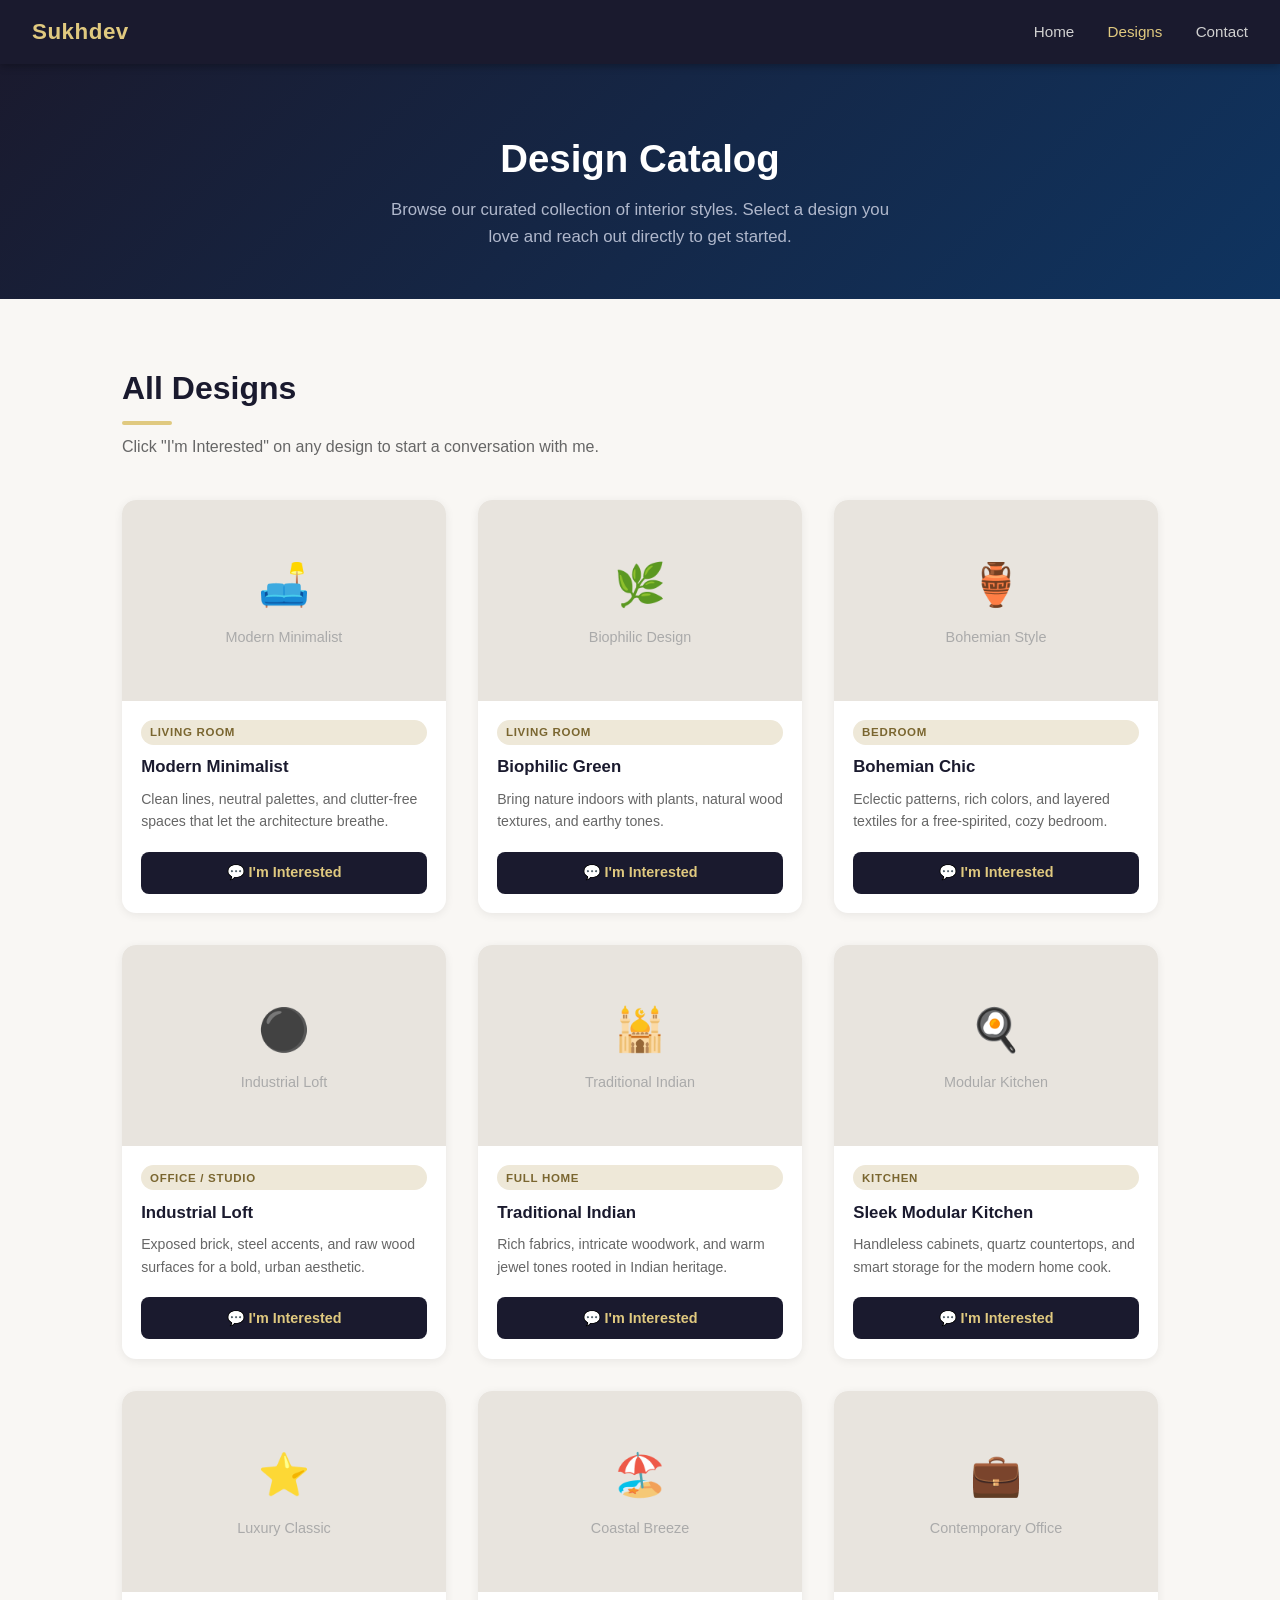
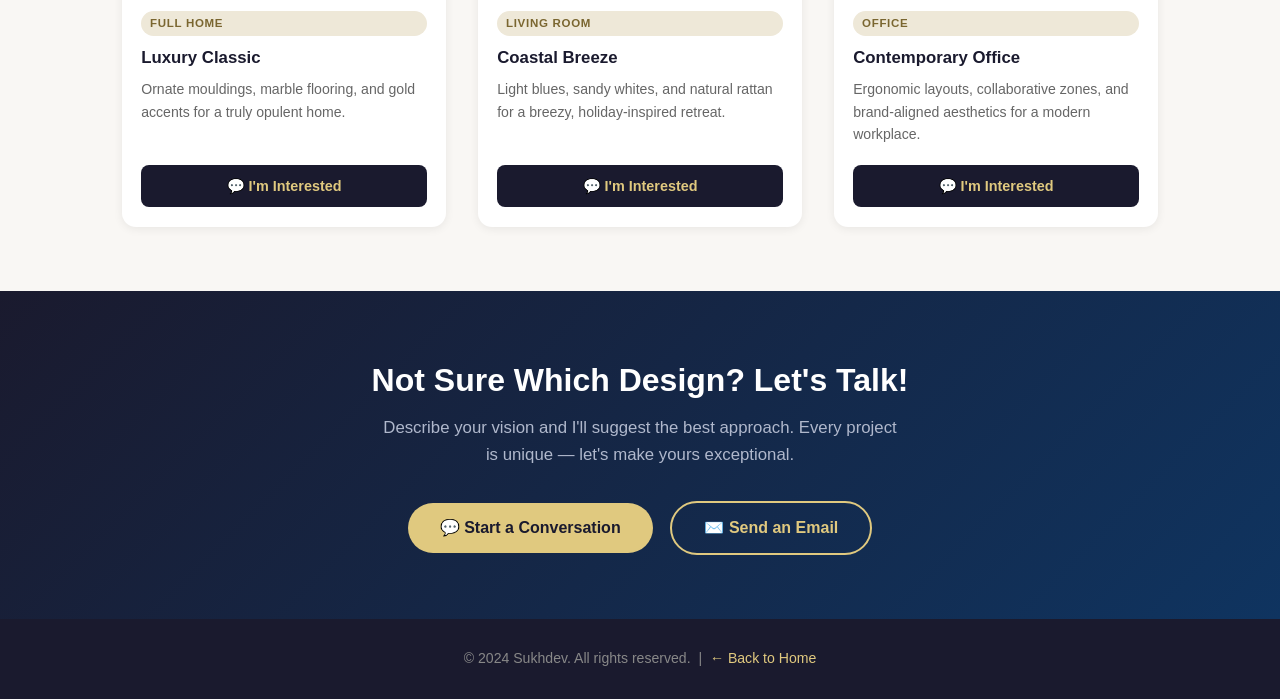
==== designs.html @ f1145659 "Add static website: home page with contact details & gallery, designs catalog page" ====
<!DOCTYPE html>
<html lang="en">
<head>
  <meta charset="UTF-8" />
  <meta name="viewport" content="width=device-width, initial-scale=1.0" />
  <meta name="description" content="Browse Sukhdev's design catalog and start a conversation about your project." />
  <title>Designs Catalog | Sukhdev</title>
  <link rel="stylesheet" href="css/style.css" />
</head>
<body>

  <!-- ===== Header ===== -->
  <header>
    <a href="index.html" class="logo">Sukhdev</a>
    <nav>
      <a href="index.html">Home</a>
      <a href="designs.html" class="active">Designs</a>
      <a href="index.html#contact">Contact</a>
    </nav>
  </header>

  <!-- ===== Page Hero ===== -->
  <div class="page-hero">
    <h1>Design Catalog</h1>
    <p>Browse our curated collection of interior styles. Select a design you love and reach out directly to get started.</p>
  </div>

  <!-- ===== Designs Grid ===== -->
  <section>
    <h2>All Designs</h2>
    <p class="section-sub">Click "I'm Interested" on any design to start a conversation with me.</p>

    <div class="designs-grid">

      <!-- Design 1 -->
      <div class="design-card">
        <div class="img-wrap">
          <div class="img-placeholder">
            <span class="ph-icon">🛋️</span>
            <span>Modern Minimalist</span>
          </div>
        </div>
        <div class="card-body">
          <span class="tag">Living Room</span>
          <h3>Modern Minimalist</h3>
          <p>Clean lines, neutral palettes, and clutter-free spaces that let the architecture breathe.</p>
        </div>
        <div class="card-actions">
          <a href="https://wa.me/919876543210?text=Hi%20Sukhdev%2C%20I%20am%20interested%20in%20the%20Modern%20Minimalist%20design."
             target="_blank" rel="noopener noreferrer">💬 I'm Interested</a>
        </div>
      </div>

      <!-- Design 2 -->
      <div class="design-card">
        <div class="img-wrap">
          <div class="img-placeholder">
            <span class="ph-icon">🌿</span>
            <span>Biophilic Design</span>
          </div>
        </div>
        <div class="card-body">
          <span class="tag">Living Room</span>
          <h3>Biophilic Green</h3>
          <p>Bring nature indoors with plants, natural wood textures, and earthy tones.</p>
        </div>
        <div class="card-actions">
          <a href="https://wa.me/919876543210?text=Hi%20Sukhdev%2C%20I%20am%20interested%20in%20the%20Biophilic%20Green%20design."
             target="_blank" rel="noopener noreferrer">💬 I'm Interested</a>
        </div>
      </div>

      <!-- Design 3 -->
      <div class="design-card">
        <div class="img-wrap">
          <div class="img-placeholder">
            <span class="ph-icon">🏺</span>
            <span>Bohemian Style</span>
          </div>
        </div>
        <div class="card-body">
          <span class="tag">Bedroom</span>
          <h3>Bohemian Chic</h3>
          <p>Eclectic patterns, rich colors, and layered textiles for a free-spirited, cozy bedroom.</p>
        </div>
        <div class="card-actions">
          <a href="https://wa.me/919876543210?text=Hi%20Sukhdev%2C%20I%20am%20interested%20in%20the%20Bohemian%20Chic%20bedroom%20design."
             target="_blank" rel="noopener noreferrer">💬 I'm Interested</a>
        </div>
      </div>

      <!-- Design 4 -->
      <div class="design-card">
        <div class="img-wrap">
          <div class="img-placeholder">
            <span class="ph-icon">⚫</span>
            <span>Industrial Loft</span>
          </div>
        </div>
        <div class="card-body">
          <span class="tag">Office / Studio</span>
          <h3>Industrial Loft</h3>
          <p>Exposed brick, steel accents, and raw wood surfaces for a bold, urban aesthetic.</p>
        </div>
        <div class="card-actions">
          <a href="https://wa.me/919876543210?text=Hi%20Sukhdev%2C%20I%20am%20interested%20in%20the%20Industrial%20Loft%20design."
             target="_blank" rel="noopener noreferrer">💬 I'm Interested</a>
        </div>
      </div>

      <!-- Design 5 -->
      <div class="design-card">
        <div class="img-wrap">
          <div class="img-placeholder">
            <span class="ph-icon">🕌</span>
            <span>Traditional Indian</span>
          </div>
        </div>
        <div class="card-body">
          <span class="tag">Full Home</span>
          <h3>Traditional Indian</h3>
          <p>Rich fabrics, intricate woodwork, and warm jewel tones rooted in Indian heritage.</p>
        </div>
        <div class="card-actions">
          <a href="https://wa.me/919876543210?text=Hi%20Sukhdev%2C%20I%20am%20interested%20in%20the%20Traditional%20Indian%20design."
             target="_blank" rel="noopener noreferrer">💬 I'm Interested</a>
        </div>
      </div>

      <!-- Design 6 -->
      <div class="design-card">
        <div class="img-wrap">
          <div class="img-placeholder">
            <span class="ph-icon">🍳</span>
            <span>Modular Kitchen</span>
          </div>
        </div>
        <div class="card-body">
          <span class="tag">Kitchen</span>
          <h3>Sleek Modular Kitchen</h3>
          <p>Handleless cabinets, quartz countertops, and smart storage for the modern home cook.</p>
        </div>
        <div class="card-actions">
          <a href="https://wa.me/919876543210?text=Hi%20Sukhdev%2C%20I%20am%20interested%20in%20the%20Sleek%20Modular%20Kitchen%20design."
             target="_blank" rel="noopener noreferrer">💬 I'm Interested</a>
        </div>
      </div>

      <!-- Design 7 -->
      <div class="design-card">
        <div class="img-wrap">
          <div class="img-placeholder">
            <span class="ph-icon">⭐</span>
            <span>Luxury Classic</span>
          </div>
        </div>
        <div class="card-body">
          <span class="tag">Full Home</span>
          <h3>Luxury Classic</h3>
          <p>Ornate mouldings, marble flooring, and gold accents for a truly opulent home.</p>
        </div>
        <div class="card-actions">
          <a href="https://wa.me/919876543210?text=Hi%20Sukhdev%2C%20I%20am%20interested%20in%20the%20Luxury%20Classic%20design."
             target="_blank" rel="noopener noreferrer">💬 I'm Interested</a>
        </div>
      </div>

      <!-- Design 8 -->
      <div class="design-card">
        <div class="img-wrap">
          <div class="img-placeholder">
            <span class="ph-icon">🏖️</span>
            <span>Coastal Breeze</span>
          </div>
        </div>
        <div class="card-body">
          <span class="tag">Living Room</span>
          <h3>Coastal Breeze</h3>
          <p>Light blues, sandy whites, and natural rattan for a breezy, holiday-inspired retreat.</p>
        </div>
        <div class="card-actions">
          <a href="https://wa.me/919876543210?text=Hi%20Sukhdev%2C%20I%20am%20interested%20in%20the%20Coastal%20Breeze%20design."
             target="_blank" rel="noopener noreferrer">💬 I'm Interested</a>
        </div>
      </div>

      <!-- Design 9 -->
      <div class="design-card">
        <div class="img-wrap">
          <div class="img-placeholder">
            <span class="ph-icon">💼</span>
            <span>Contemporary Office</span>
          </div>
        </div>
        <div class="card-body">
          <span class="tag">Office</span>
          <h3>Contemporary Office</h3>
          <p>Ergonomic layouts, collaborative zones, and brand-aligned aesthetics for a modern workplace.</p>
        </div>
        <div class="card-actions">
          <a href="https://wa.me/919876543210?text=Hi%20Sukhdev%2C%20I%20am%20interested%20in%20the%20Contemporary%20Office%20design."
             target="_blank" rel="noopener noreferrer">💬 I'm Interested</a>
        </div>
      </div>

    </div>
  </section>

  <!-- ===== Not sure? CTA ===== -->
  <div class="cta-banner">
    <h2>Not Sure Which Design? Let's Talk!</h2>
    <p>Describe your vision and I'll suggest the best approach. Every project is unique — let's make yours exceptional.</p>
    <a href="https://wa.me/919876543210?text=Hi%20Sukhdev%2C%20I%27d%20like%20to%20discuss%20a%20design%20project."
       target="_blank" rel="noopener noreferrer" class="btn btn-primary">💬 Start a Conversation</a>
    &nbsp;&nbsp;
    <a href="mailto:sukhdev@example.com" class="btn btn-outline">✉️ Send an Email</a>
  </div>

  <!-- ===== Footer ===== -->
  <footer>
    <p>&copy; 2024 Sukhdev. All rights reserved. &nbsp;|&nbsp;
      <a href="index.html">← Back to Home</a>
    </p>
  </footer>

</body>
</html>
---- css/style.css ----
/* ===== Reset & Base ===== */
*, *::before, *::after {
  box-sizing: border-box;
  margin: 0;
  padding: 0;
}

html {
  scroll-behavior: smooth;
}

body {
  font-family: 'Segoe UI', Tahoma, Geneva, Verdana, sans-serif;
  color: #2d2d2d;
  background: #f9f7f4;
  line-height: 1.6;
}

a {
  color: inherit;
  text-decoration: none;
}

img {
  display: block;
  max-width: 100%;
}

/* ===== Header / Nav ===== */
header {
  background: #1a1a2e;
  color: #fff;
  padding: 0 2rem;
  position: sticky;
  top: 0;
  z-index: 100;
  display: flex;
  align-items: center;
  justify-content: space-between;
  height: 64px;
  box-shadow: 0 2px 8px rgba(0, 0, 0, 0.3);
}

header .logo {
  font-size: 1.4rem;
  font-weight: 700;
  letter-spacing: 0.5px;
  color: #e0c97f;
}

header nav a {
  margin-left: 1.8rem;
  font-size: 0.95rem;
  font-weight: 500;
  color: #d0d0d0;
  transition: color 0.2s;
}

header nav a:hover,
header nav a.active {
  color: #e0c97f;
}

/* ===== Hero Section ===== */
.hero {
  background: linear-gradient(135deg, #1a1a2e 0%, #16213e 60%, #0f3460 100%);
  color: #fff;
  text-align: center;
  padding: 5rem 2rem 4rem;
}

.hero h1 {
  font-size: 2.8rem;
  font-weight: 800;
  margin-bottom: 0.6rem;
  letter-spacing: -0.5px;
}

.hero h1 span {
  color: #e0c97f;
}

.hero p.tagline {
  font-size: 1.15rem;
  color: #b0b8cc;
  max-width: 540px;
  margin: 0 auto 2rem;
}

.btn {
  display: inline-block;
  padding: 0.75rem 2rem;
  border-radius: 30px;
  font-size: 1rem;
  font-weight: 600;
  cursor: pointer;
  transition: transform 0.15s, box-shadow 0.15s;
}

.btn:hover {
  transform: translateY(-2px);
  box-shadow: 0 6px 18px rgba(0, 0, 0, 0.25);
}

.btn-primary {
  background: #e0c97f;
  color: #1a1a2e;
}

.btn-outline {
  background: transparent;
  color: #e0c97f;
  border: 2px solid #e0c97f;
}

/* ===== Section Common ===== */
section {
  padding: 4rem 2rem;
  max-width: 1100px;
  margin: 0 auto;
}

section h2 {
  font-size: 2rem;
  font-weight: 700;
  margin-bottom: 0.4rem;
  color: #1a1a2e;
}

section h2::after {
  content: '';
  display: block;
  width: 50px;
  height: 4px;
  background: #e0c97f;
  margin-top: 0.4rem;
  border-radius: 2px;
}

section .section-sub {
  color: #666;
  margin-bottom: 2.5rem;
  margin-top: 0.6rem;
  font-size: 1rem;
}

/* ===== Contact Section ===== */
.contact-grid {
  display: grid;
  grid-template-columns: repeat(auto-fit, minmax(220px, 1fr));
  gap: 1.5rem;
}

.contact-card {
  background: #fff;
  border-radius: 12px;
  padding: 1.5rem 1.2rem;
  display: flex;
  align-items: flex-start;
  gap: 1rem;
  box-shadow: 0 2px 10px rgba(0, 0, 0, 0.07);
  transition: transform 0.2s, box-shadow 0.2s;
}

.contact-card:hover {
  transform: translateY(-3px);
  box-shadow: 0 6px 18px rgba(0, 0, 0, 0.12);
}

.contact-card .icon {
  font-size: 1.8rem;
  flex-shrink: 0;
  line-height: 1;
}

.contact-card .info {
  min-width: 0;
}

.contact-card .info strong {
  display: block;
  font-size: 0.78rem;
  text-transform: uppercase;
  letter-spacing: 0.8px;
  color: #888;
  margin-bottom: 0.2rem;
}

.contact-card .info a,
.contact-card .info span {
  font-size: 0.95rem;
  font-weight: 600;
  color: #1a1a2e;
  word-break: break-all;
}

.contact-card .info a:hover {
  color: #0f3460;
  text-decoration: underline;
}

/* ===== Work Gallery ===== */
.gallery-grid {
  display: grid;
  grid-template-columns: repeat(auto-fill, minmax(280px, 1fr));
  gap: 1.5rem;
}

.gallery-item {
  background: #fff;
  border-radius: 12px;
  overflow: hidden;
  box-shadow: 0 2px 10px rgba(0, 0, 0, 0.07);
  transition: transform 0.2s, box-shadow 0.2s;
}

.gallery-item:hover {
  transform: translateY(-4px);
  box-shadow: 0 8px 24px rgba(0, 0, 0, 0.13);
}

.gallery-item .img-wrap {
  position: relative;
  padding-top: 65%;
  background: #e8e4de;
  overflow: hidden;
}

.gallery-item .img-wrap img {
  position: absolute;
  inset: 0;
  width: 100%;
  height: 100%;
  object-fit: cover;
  transition: transform 0.3s;
}

.gallery-item:hover .img-wrap img {
  transform: scale(1.05);
}

.gallery-item .img-placeholder {
  position: absolute;
  inset: 0;
  display: flex;
  flex-direction: column;
  align-items: center;
  justify-content: center;
  color: #aaa;
  font-size: 0.9rem;
  gap: 0.5rem;
}

.gallery-item .img-placeholder .ph-icon {
  font-size: 2.4rem;
}

.gallery-item .caption {
  padding: 0.9rem 1rem;
}

.gallery-item .caption h3 {
  font-size: 1rem;
  font-weight: 600;
  color: #1a1a2e;
  margin-bottom: 0.2rem;
}

.gallery-item .caption p {
  font-size: 0.85rem;
  color: #777;
}

/* ===== CTA Banner ===== */
.cta-banner {
  background: linear-gradient(135deg, #1a1a2e, #0f3460);
  color: #fff;
  text-align: center;
  padding: 4rem 2rem;
}

.cta-banner h2 {
  font-size: 2rem;
  margin-bottom: 0.6rem;
  color: #fff;
}

.cta-banner h2::after {
  margin: 0.4rem auto 0;
}

.cta-banner p {
  font-size: 1.05rem;
  color: #b0b8cc;
  margin-bottom: 2rem;
  max-width: 520px;
  margin-left: auto;
  margin-right: auto;
}

/* ===== Designs Page ===== */
.page-hero {
  background: linear-gradient(135deg, #1a1a2e 0%, #0f3460 100%);
  color: #fff;
  text-align: center;
  padding: 4rem 2rem 3rem;
}

.page-hero h1 {
  font-size: 2.4rem;
  font-weight: 800;
  margin-bottom: 0.5rem;
}

.page-hero p {
  font-size: 1.05rem;
  color: #b0b8cc;
  max-width: 520px;
  margin: 0 auto;
}

.designs-grid {
  display: grid;
  grid-template-columns: repeat(auto-fill, minmax(300px, 1fr));
  gap: 2rem;
}

.design-card {
  background: #fff;
  border-radius: 14px;
  overflow: hidden;
  box-shadow: 0 2px 10px rgba(0, 0, 0, 0.07);
  transition: transform 0.2s, box-shadow 0.2s;
  display: flex;
  flex-direction: column;
}

.design-card:hover {
  transform: translateY(-5px);
  box-shadow: 0 10px 28px rgba(0, 0, 0, 0.13);
}

.design-card .img-wrap {
  position: relative;
  padding-top: 62%;
  background: #e8e4de;
  overflow: hidden;
}

.design-card .img-wrap img {
  position: absolute;
  inset: 0;
  width: 100%;
  height: 100%;
  object-fit: cover;
  transition: transform 0.3s;
}

.design-card:hover .img-wrap img {
  transform: scale(1.06);
}

.design-card .img-placeholder {
  position: absolute;
  inset: 0;
  display: flex;
  flex-direction: column;
  align-items: center;
  justify-content: center;
  color: #aaa;
  font-size: 0.9rem;
  gap: 0.5rem;
}

.design-card .img-placeholder .ph-icon {
  font-size: 2.6rem;
}

.design-card .card-body {
  padding: 1.2rem;
  flex: 1;
  display: flex;
  flex-direction: column;
  gap: 0.4rem;
}

.design-card .card-body h3 {
  font-size: 1.05rem;
  font-weight: 700;
  color: #1a1a2e;
}

.design-card .card-body .tag {
  display: inline-block;
  font-size: 0.72rem;
  font-weight: 600;
  text-transform: uppercase;
  letter-spacing: 0.7px;
  padding: 0.2rem 0.55rem;
  border-radius: 20px;
  background: #eee8d8;
  color: #7a6630;
  margin-bottom: 0.2rem;
}

.design-card .card-body p {
  font-size: 0.88rem;
  color: #666;
  flex: 1;
}

.design-card .card-actions {
  padding: 0 1.2rem 1.2rem;
}

.design-card .card-actions a {
  display: block;
  text-align: center;
  padding: 0.6rem 1rem;
  background: #1a1a2e;
  color: #e0c97f;
  border-radius: 8px;
  font-size: 0.9rem;
  font-weight: 600;
  transition: background 0.2s;
}

.design-card .card-actions a:hover {
  background: #0f3460;
}

/* ===== Footer ===== */
footer {
  background: #1a1a2e;
  color: #888;
  text-align: center;
  padding: 1.8rem 2rem;
  font-size: 0.88rem;
}

footer a {
  color: #e0c97f;
}

footer a:hover {
  text-decoration: underline;
}

/* ===== Responsive ===== */
@media (max-width: 600px) {
  .hero h1 { font-size: 2rem; }
  section h2 { font-size: 1.6rem; }
  header .logo { font-size: 1.1rem; }
  header nav a { margin-left: 1rem; font-size: 0.85rem; }
}
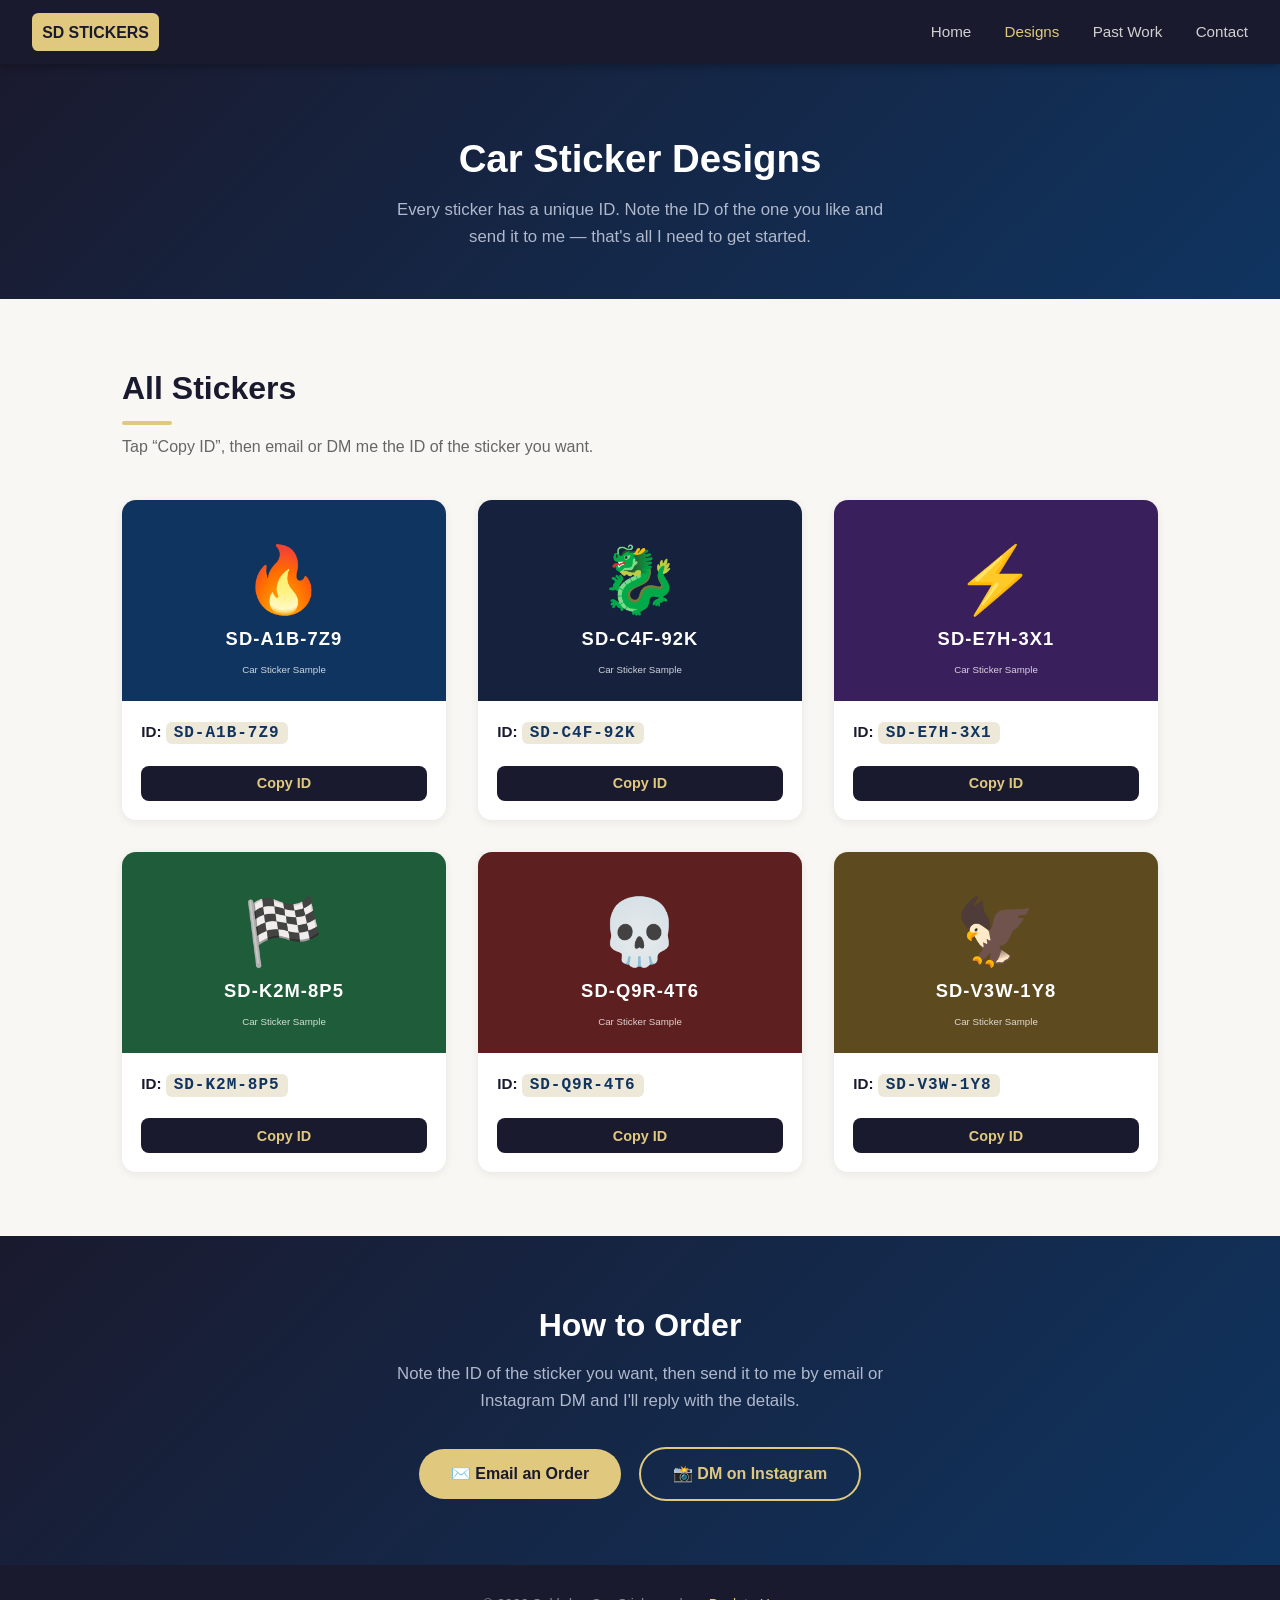
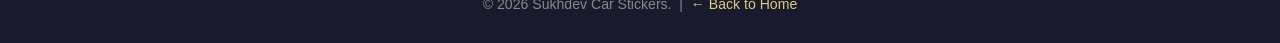
==== commit a5ad3ffa: "Convert site to car sticker portfolio (stickers, past-work, branding slots)" ====
--- a/designs.html
+++ b/designs.html
@@ -3,225 +3,158 @@
 <head>
   <meta charset="UTF-8" />
   <meta name="viewport" content="width=device-width, initial-scale=1.0" />
-  <meta name="description" content="Browse Sukhdev's design catalog and start a conversation about your project." />
-  <title>Designs Catalog | Sukhdev</title>
+  <meta name="description" content="Browse Sukhdev's car sticker designs. Each sticker has a unique ID — tell me the ID of the one you want." />
+  <title>Sticker Designs | Sukhdev</title>
   <link rel="stylesheet" href="css/style.css" />
 </head>
 <body>
 
   <!-- ===== Header ===== -->
   <header>
-    <a href="index.html" class="logo">Sukhdev</a>
+    <a href="index.html" class="logo">
+      <img src="assets/logo.svg" alt="Sukhdev Car Stickers logo" class="logo-img" />
+    </a>
     <nav>
       <a href="index.html">Home</a>
       <a href="designs.html" class="active">Designs</a>
+      <a href="pastwork.html">Past Work</a>
       <a href="index.html#contact">Contact</a>
     </nav>
   </header>
 
   <!-- ===== Page Hero ===== -->
   <div class="page-hero">
-    <h1>Design Catalog</h1>
-    <p>Browse our curated collection of interior styles. Select a design you love and reach out directly to get started.</p>
+    <h1>Car Sticker Designs</h1>
+    <p>Every sticker has a unique ID. Note the ID of the one you like and send it to me — that's all I need to get started.</p>
   </div>
 
-  <!-- ===== Designs Grid ===== -->
+  <!-- ===== Stickers Grid ===== -->
   <section>
-    <h2>All Designs</h2>
-    <p class="section-sub">Click "I'm Interested" on any design to start a conversation with me.</p>
+    <h2>All Stickers</h2>
+    <p class="section-sub">Tap “Copy ID”, then email or DM me the ID of the sticker you want.</p>
 
     <div class="designs-grid">
 
-      <!-- Design 1 -->
+      <!-- Each card's ID must match its file name in /stickers -->
+      <!-- Sticker SD-A1B-7Z9 -->
       <div class="design-card">
         <div class="img-wrap">
-          <div class="img-placeholder">
-            <span class="ph-icon">🛋️</span>
-            <span>Modern Minimalist</span>
-          </div>
+          <img src="stickers/SD-A1B-7Z9.svg" alt="Car sticker SD-A1B-7Z9" loading="lazy" />
         </div>
         <div class="card-body">
-          <span class="tag">Living Room</span>
-          <h3>Modern Minimalist</h3>
-          <p>Clean lines, neutral palettes, and clutter-free spaces that let the architecture breathe.</p>
+          <span class="sticker-id">ID: <code>SD-A1B-7Z9</code></span>
         </div>
         <div class="card-actions">
-          <a href="https://wa.me/919876543210?text=Hi%20Sukhdev%2C%20I%20am%20interested%20in%20the%20Modern%20Minimalist%20design."
-             target="_blank" rel="noopener noreferrer">💬 I'm Interested</a>
+          <button type="button" class="copy-id" data-id="SD-A1B-7Z9">Copy ID</button>
         </div>
       </div>
 
-      <!-- Design 2 -->
+      <!-- Sticker SD-C4F-92K -->
       <div class="design-card">
         <div class="img-wrap">
-          <div class="img-placeholder">
-            <span class="ph-icon">🌿</span>
-            <span>Biophilic Design</span>
-          </div>
+          <img src="stickers/SD-C4F-92K.svg" alt="Car sticker SD-C4F-92K" loading="lazy" />
         </div>
         <div class="card-body">
-          <span class="tag">Living Room</span>
-          <h3>Biophilic Green</h3>
-          <p>Bring nature indoors with plants, natural wood textures, and earthy tones.</p>
+          <span class="sticker-id">ID: <code>SD-C4F-92K</code></span>
         </div>
         <div class="card-actions">
-          <a href="https://wa.me/919876543210?text=Hi%20Sukhdev%2C%20I%20am%20interested%20in%20the%20Biophilic%20Green%20design."
-             target="_blank" rel="noopener noreferrer">💬 I'm Interested</a>
+          <button type="button" class="copy-id" data-id="SD-C4F-92K">Copy ID</button>
         </div>
       </div>
 
-      <!-- Design 3 -->
+      <!-- Sticker SD-E7H-3X1 -->
       <div class="design-card">
         <div class="img-wrap">
-          <div class="img-placeholder">
-            <span class="ph-icon">🏺</span>
-            <span>Bohemian Style</span>
-          </div>
+          <img src="stickers/SD-E7H-3X1.svg" alt="Car sticker SD-E7H-3X1" loading="lazy" />
         </div>
         <div class="card-body">
-          <span class="tag">Bedroom</span>
-          <h3>Bohemian Chic</h3>
-          <p>Eclectic patterns, rich colors, and layered textiles for a free-spirited, cozy bedroom.</p>
+          <span class="sticker-id">ID: <code>SD-E7H-3X1</code></span>
         </div>
         <div class="card-actions">
-          <a href="https://wa.me/919876543210?text=Hi%20Sukhdev%2C%20I%20am%20interested%20in%20the%20Bohemian%20Chic%20bedroom%20design."
-             target="_blank" rel="noopener noreferrer">💬 I'm Interested</a>
+          <button type="button" class="copy-id" data-id="SD-E7H-3X1">Copy ID</button>
         </div>
       </div>
 
-      <!-- Design 4 -->
+      <!-- Sticker SD-K2M-8P5 -->
       <div class="design-card">
         <div class="img-wrap">
-          <div class="img-placeholder">
-            <span class="ph-icon">⚫</span>
-            <span>Industrial Loft</span>
-          </div>
+          <img src="stickers/SD-K2M-8P5.svg" alt="Car sticker SD-K2M-8P5" loading="lazy" />
         </div>
         <div class="card-body">
-          <span class="tag">Office / Studio</span>
-          <h3>Industrial Loft</h3>
-          <p>Exposed brick, steel accents, and raw wood surfaces for a bold, urban aesthetic.</p>
+          <span class="sticker-id">ID: <code>SD-K2M-8P5</code></span>
         </div>
         <div class="card-actions">
-          <a href="https://wa.me/919876543210?text=Hi%20Sukhdev%2C%20I%20am%20interested%20in%20the%20Industrial%20Loft%20design."
-             target="_blank" rel="noopener noreferrer">💬 I'm Interested</a>
+          <button type="button" class="copy-id" data-id="SD-K2M-8P5">Copy ID</button>
         </div>
       </div>
 
-      <!-- Design 5 -->
+      <!-- Sticker SD-Q9R-4T6 -->
       <div class="design-card">
         <div class="img-wrap">
-          <div class="img-placeholder">
-            <span class="ph-icon">🕌</span>
-            <span>Traditional Indian</span>
-          </div>
+          <img src="stickers/SD-Q9R-4T6.svg" alt="Car sticker SD-Q9R-4T6" loading="lazy" />
         </div>
         <div class="card-body">
-          <span class="tag">Full Home</span>
-          <h3>Traditional Indian</h3>
-          <p>Rich fabrics, intricate woodwork, and warm jewel tones rooted in Indian heritage.</p>
+          <span class="sticker-id">ID: <code>SD-Q9R-4T6</code></span>
         </div>
         <div class="card-actions">
-          <a href="https://wa.me/919876543210?text=Hi%20Sukhdev%2C%20I%20am%20interested%20in%20the%20Traditional%20Indian%20design."
-             target="_blank" rel="noopener noreferrer">💬 I'm Interested</a>
+          <button type="button" class="copy-id" data-id="SD-Q9R-4T6">Copy ID</button>
         </div>
       </div>
 
-      <!-- Design 6 -->
+      <!-- Sticker SD-V3W-1Y8 -->
       <div class="design-card">
         <div class="img-wrap">
-          <div class="img-placeholder">
-            <span class="ph-icon">🍳</span>
-            <span>Modular Kitchen</span>
-          </div>
+          <img src="stickers/SD-V3W-1Y8.svg" alt="Car sticker SD-V3W-1Y8" loading="lazy" />
         </div>
         <div class="card-body">
-          <span class="tag">Kitchen</span>
-          <h3>Sleek Modular Kitchen</h3>
-          <p>Handleless cabinets, quartz countertops, and smart storage for the modern home cook.</p>
+          <span class="sticker-id">ID: <code>SD-V3W-1Y8</code></span>
         </div>
         <div class="card-actions">
-          <a href="https://wa.me/919876543210?text=Hi%20Sukhdev%2C%20I%20am%20interested%20in%20the%20Sleek%20Modular%20Kitchen%20design."
-             target="_blank" rel="noopener noreferrer">💬 I'm Interested</a>
-        </div>
-      </div>
-
-      <!-- Design 7 -->
-      <div class="design-card">
-        <div class="img-wrap">
-          <div class="img-placeholder">
-            <span class="ph-icon">⭐</span>
-            <span>Luxury Classic</span>
-          </div>
-        </div>
-        <div class="card-body">
-          <span class="tag">Full Home</span>
-          <h3>Luxury Classic</h3>
-          <p>Ornate mouldings, marble flooring, and gold accents for a truly opulent home.</p>
-        </div>
-        <div class="card-actions">
-          <a href="https://wa.me/919876543210?text=Hi%20Sukhdev%2C%20I%20am%20interested%20in%20the%20Luxury%20Classic%20design."
-             target="_blank" rel="noopener noreferrer">💬 I'm Interested</a>
-        </div>
-      </div>
-
-      <!-- Design 8 -->
-      <div class="design-card">
-        <div class="img-wrap">
-          <div class="img-placeholder">
-            <span class="ph-icon">🏖️</span>
-            <span>Coastal Breeze</span>
-          </div>
-        </div>
-        <div class="card-body">
-          <span class="tag">Living Room</span>
-          <h3>Coastal Breeze</h3>
-          <p>Light blues, sandy whites, and natural rattan for a breezy, holiday-inspired retreat.</p>
-        </div>
-        <div class="card-actions">
-          <a href="https://wa.me/919876543210?text=Hi%20Sukhdev%2C%20I%20am%20interested%20in%20the%20Coastal%20Breeze%20design."
-             target="_blank" rel="noopener noreferrer">💬 I'm Interested</a>
-        </div>
-      </div>
-
-      <!-- Design 9 -->
-      <div class="design-card">
-        <div class="img-wrap">
-          <div class="img-placeholder">
-            <span class="ph-icon">💼</span>
-            <span>Contemporary Office</span>
-          </div>
-        </div>
-        <div class="card-body">
-          <span class="tag">Office</span>
-          <h3>Contemporary Office</h3>
-          <p>Ergonomic layouts, collaborative zones, and brand-aligned aesthetics for a modern workplace.</p>
-        </div>
-        <div class="card-actions">
-          <a href="https://wa.me/919876543210?text=Hi%20Sukhdev%2C%20I%20am%20interested%20in%20the%20Contemporary%20Office%20design."
-             target="_blank" rel="noopener noreferrer">💬 I'm Interested</a>
+          <button type="button" class="copy-id" data-id="SD-V3W-1Y8">Copy ID</button>
         </div>
       </div>
 
     </div>
   </section>
 
-  <!-- ===== Not sure? CTA ===== -->
+  <!-- ===== How to order CTA ===== -->
   <div class="cta-banner">
-    <h2>Not Sure Which Design? Let's Talk!</h2>
-    <p>Describe your vision and I'll suggest the best approach. Every project is unique — let's make yours exceptional.</p>
-    <a href="https://wa.me/919876543210?text=Hi%20Sukhdev%2C%20I%27d%20like%20to%20discuss%20a%20design%20project."
-       target="_blank" rel="noopener noreferrer" class="btn btn-primary">💬 Start a Conversation</a>
+    <h2>How to Order</h2>
+    <p>Note the ID of the sticker you want, then send it to me by email or Instagram DM and I'll reply with the details.</p>
+    <a href="mailto:sukhdev@example.com?subject=Sticker%20order&body=Hi%20Sukhdev%2C%20I%27d%20like%20the%20sticker%20with%20ID%3A%20" class="btn btn-primary">✉️ Email an Order</a>
     &nbsp;&nbsp;
-    <a href="mailto:sukhdev@example.com" class="btn btn-outline">✉️ Send an Email</a>
+    <a href="https://instagram.com/sukhdev.stickers" target="_blank" rel="noopener noreferrer" class="btn btn-outline">📸 DM on Instagram</a>
   </div>
 
   <!-- ===== Footer ===== -->
   <footer>
-    <p>&copy; 2024 Sukhdev. All rights reserved. &nbsp;|&nbsp;
+    <p>&copy; 2026 Sukhdev Car Stickers. &nbsp;|&nbsp;
       <a href="index.html">← Back to Home</a>
     </p>
   </footer>
 
+  <script>
+    // Copy a sticker's ID to the clipboard so customers can paste it to you.
+    document.querySelectorAll('.copy-id').forEach(function (btn) {
+      btn.addEventListener('click', function () {
+        var id = btn.getAttribute('data-id');
+        var done = function () {
+          var original = btn.textContent;
+          btn.textContent = 'Copied ' + id + ' ✓';
+          btn.classList.add('copied');
+          setTimeout(function () {
+            btn.textContent = original;
+            btn.classList.remove('copied');
+          }, 1500);
+        };
+        if (navigator.clipboard && navigator.clipboard.writeText) {
+          navigator.clipboard.writeText(id).then(done, done);
+        } else {
+          done();
+        }
+      });
+    });
+  </script>
+
 </body>
 </html>
--- a/css/style.css
+++ b/css/style.css
@@ -46,6 +46,14 @@
   font-weight: 700;
   letter-spacing: 0.5px;
   color: #e0c97f;
+  display: flex;
+  align-items: center;
+}
+
+/* Logo image slot — replace assets/logo.svg with your own logo */
+header .logo .logo-img {
+  height: 38px;
+  width: auto;
 }
 
 header nav a {
@@ -63,10 +71,17 @@
 
 /* ===== Hero Section ===== */
 .hero {
-  background: linear-gradient(135deg, #1a1a2e 0%, #16213e 60%, #0f3460 100%);
+  /* Background image slot — replace assets/hero-bg.svg with your own image */
+  background: linear-gradient(135deg, rgba(26, 26, 46, 0.82) 0%, rgba(22, 33, 62, 0.82) 60%, rgba(15, 52, 96, 0.82) 100%),
+              url('../assets/hero-bg.svg') center/cover no-repeat;
   color: #fff;
   text-align: center;
-  padding: 5rem 2rem 4rem;
+  padding: 6rem 2rem 5rem;
+}
+
+.hero-overlay {
+  max-width: 640px;
+  margin: 0 auto;
 }
 
 .hero h1 {
@@ -429,6 +444,110 @@
   background: #0f3460;
 }
 
+/* ===== About / Own Photo ===== */
+.about-grid {
+  display: grid;
+  grid-template-columns: 280px 1fr;
+  gap: 2.5rem;
+  align-items: center;
+}
+
+.about-photo img {
+  width: 100%;
+  border-radius: 16px;
+  box-shadow: 0 6px 20px rgba(0, 0, 0, 0.15);
+  aspect-ratio: 1 / 1;
+  object-fit: cover;
+  background: #e8e4de;
+}
+
+.about-text h2::after {
+  margin-left: 0;
+}
+
+.about-text p {
+  color: #555;
+  margin-top: 0.6rem;
+}
+
+/* ===== Sticker ID badge + Copy button ===== */
+.design-card .sticker-id {
+  font-size: 0.95rem;
+  font-weight: 600;
+  color: #1a1a2e;
+}
+
+.design-card .sticker-id code {
+  font-size: 1rem;
+  font-weight: 700;
+  letter-spacing: 1px;
+  color: #0f3460;
+  background: #eee8d8;
+  padding: 0.15rem 0.5rem;
+  border-radius: 6px;
+}
+
+.design-card .card-actions .copy-id {
+  display: block;
+  width: 100%;
+  text-align: center;
+  padding: 0.6rem 1rem;
+  background: #1a1a2e;
+  color: #e0c97f;
+  border: none;
+  border-radius: 8px;
+  font-size: 0.9rem;
+  font-weight: 600;
+  font-family: inherit;
+  cursor: pointer;
+  transition: background 0.2s;
+}
+
+.design-card .card-actions .copy-id:hover {
+  background: #0f3460;
+}
+
+.design-card .card-actions .copy-id.copied {
+  background: #1f5d3a;
+  color: #fff;
+}
+
+/* ===== Past Work Collage ===== */
+.collage {
+  display: grid;
+  grid-template-columns: repeat(4, 1fr);
+  grid-auto-rows: 180px;
+  grid-auto-flow: dense;
+  gap: 1rem;
+}
+
+.collage-item {
+  margin: 0;
+  border-radius: 12px;
+  overflow: hidden;
+  background: #e8e4de;
+  box-shadow: 0 2px 10px rgba(0, 0, 0, 0.07);
+}
+
+.collage-item img {
+  width: 100%;
+  height: 100%;
+  object-fit: cover;
+  transition: transform 0.3s;
+}
+
+.collage-item:hover img {
+  transform: scale(1.05);
+}
+
+.collage-item.wide {
+  grid-column: span 2;
+}
+
+.collage-item.tall {
+  grid-row: span 2;
+}
+
 /* ===== Footer ===== */
 footer {
   background: #1a1a2e;
@@ -447,9 +566,19 @@
 }
 
 /* ===== Responsive ===== */
+@media (max-width: 900px) {
+  .about-grid { grid-template-columns: 1fr; text-align: center; }
+  .about-photo { max-width: 260px; margin: 0 auto; }
+  .about-text h2::after { margin-left: auto; margin-right: auto; }
+  .collage { grid-template-columns: repeat(2, 1fr); }
+}
+
 @media (max-width: 600px) {
   .hero h1 { font-size: 2rem; }
   section h2 { font-size: 1.6rem; }
-  header .logo { font-size: 1.1rem; }
   header nav a { margin-left: 1rem; font-size: 0.85rem; }
-}
+  header .logo .logo-img { height: 30px; }
+  .collage { grid-template-columns: 1fr; grid-auto-rows: 200px; }
+  .collage-item.wide { grid-column: span 1; }
+  .collage-item.tall { grid-row: span 1; }
+}
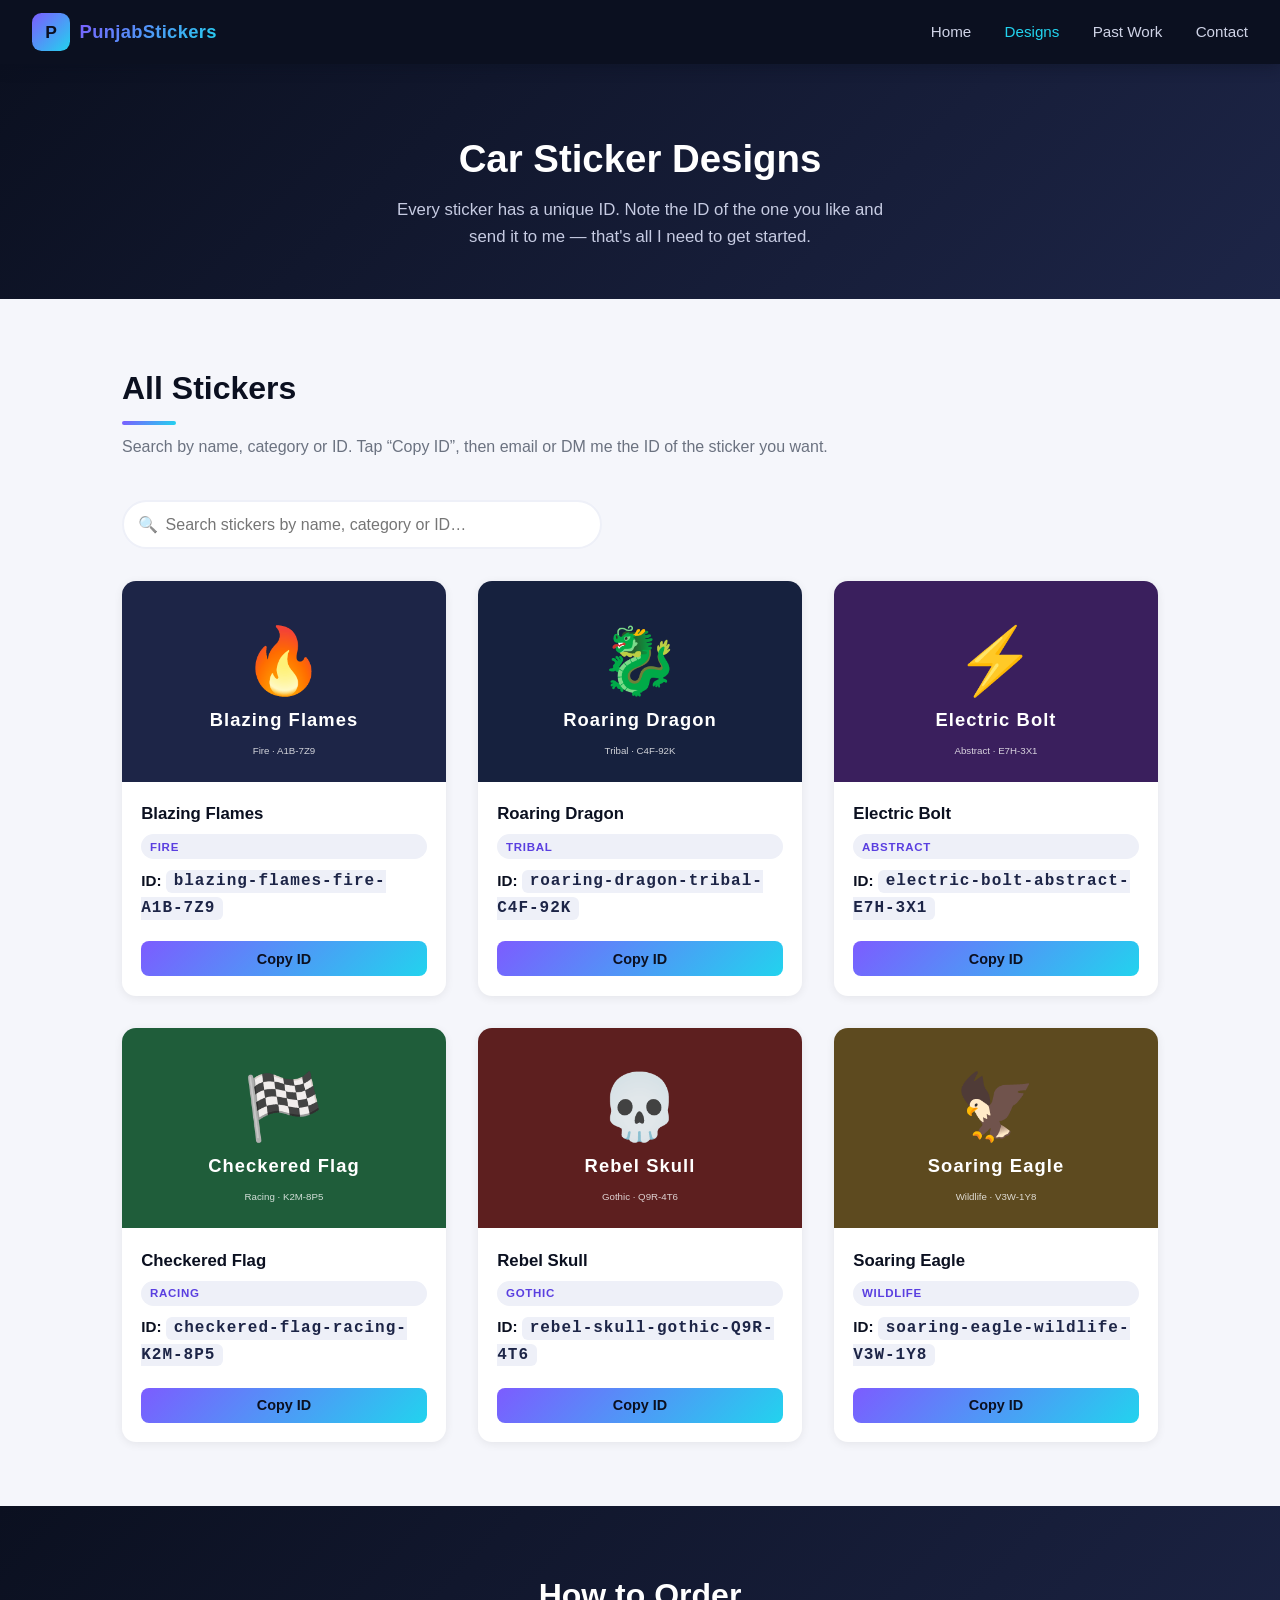
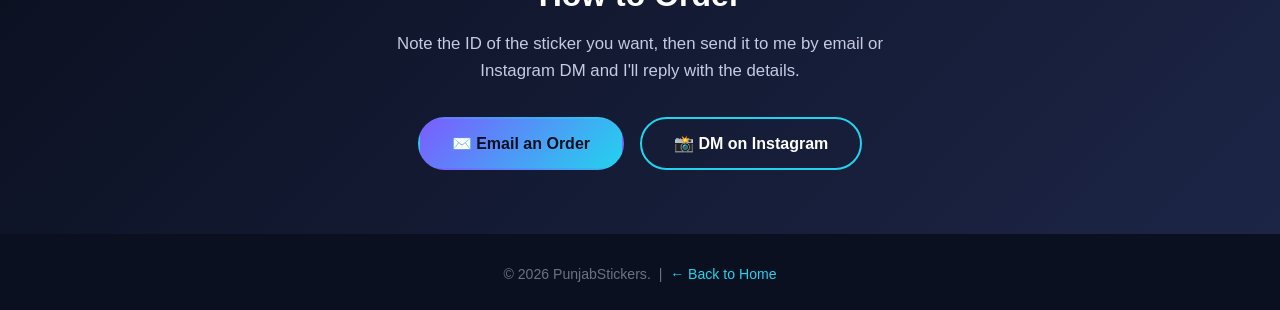
==== commit 67478fcd: "Modern theme, brand centralization, sticker search & human-readable IDs, mobile button fixes" ====
--- a/designs.html
+++ b/designs.html
@@ -3,16 +3,18 @@
 <head>
   <meta charset="UTF-8" />
   <meta name="viewport" content="width=device-width, initial-scale=1.0" />
-  <meta name="description" content="Browse Sukhdev's car sticker designs. Each sticker has a unique ID — tell me the ID of the one you want." />
-  <title>Sticker Designs | Sukhdev</title>
+  <meta name="description" content="Browse car sticker designs. Search by name, ID or category, then tell me the ID of the one you want." />
+  <title>Sticker Designs</title>
   <link rel="stylesheet" href="css/style.css" />
+  <script src="js/site.js" defer></script>
 </head>
-<body>
+<body data-page-title="Sticker Designs">
 
   <!-- ===== Header ===== -->
   <header>
     <a href="index.html" class="logo">
-      <img src="assets/logo.svg" alt="Sukhdev Car Stickers logo" class="logo-img" />
+      <img src="assets/logo.svg" alt="Car stickers logo" class="logo-img" />
+      <span class="brand-name" data-brand></span>
     </a>
     <nav>
       <a href="index.html">Home</a>
@@ -31,104 +33,127 @@
   <!-- ===== Stickers Grid ===== -->
   <section>
     <h2>All Stickers</h2>
-    <p class="section-sub">Tap “Copy ID”, then email or DM me the ID of the sticker you want.</p>
+    <p class="section-sub">Search by name, category or ID. Tap “Copy ID”, then email or DM me the ID of the sticker you want.</p>
+
+    <!-- Search filters the cards below by name, category or ID (substring match) -->
+    <div class="search-bar">
+      <span class="search-icon" aria-hidden="true">🔍</span>
+      <label for="sticker-search" class="sr-only" style="position:absolute;left:-9999px;">Search stickers</label>
+      <input type="search" id="sticker-search" placeholder="Search stickers by name, category or ID…" autocomplete="off" />
+    </div>
 
     <div class="designs-grid">
 
-      <!-- Each card's ID must match its file name in /stickers -->
-      <!-- Sticker SD-A1B-7Z9 -->
-      <div class="design-card">
-        <div class="img-wrap">
-          <img src="stickers/SD-A1B-7Z9.svg" alt="Car sticker SD-A1B-7Z9" loading="lazy" />
-        </div>
-        <div class="card-body">
-          <span class="sticker-id">ID: <code>SD-A1B-7Z9</code></span>
-        </div>
-        <div class="card-actions">
-          <button type="button" class="copy-id" data-id="SD-A1B-7Z9">Copy ID</button>
-        </div>
-      </div>
-
-      <!-- Sticker SD-C4F-92K -->
-      <div class="design-card">
-        <div class="img-wrap">
-          <img src="stickers/SD-C4F-92K.svg" alt="Car sticker SD-C4F-92K" loading="lazy" />
-        </div>
-        <div class="card-body">
-          <span class="sticker-id">ID: <code>SD-C4F-92K</code></span>
-        </div>
-        <div class="card-actions">
-          <button type="button" class="copy-id" data-id="SD-C4F-92K">Copy ID</button>
-        </div>
-      </div>
-
-      <!-- Sticker SD-E7H-3X1 -->
-      <div class="design-card">
-        <div class="img-wrap">
-          <img src="stickers/SD-E7H-3X1.svg" alt="Car sticker SD-E7H-3X1" loading="lazy" />
-        </div>
-        <div class="card-body">
-          <span class="sticker-id">ID: <code>SD-E7H-3X1</code></span>
-        </div>
-        <div class="card-actions">
-          <button type="button" class="copy-id" data-id="SD-E7H-3X1">Copy ID</button>
-        </div>
-      </div>
-
-      <!-- Sticker SD-K2M-8P5 -->
-      <div class="design-card">
-        <div class="img-wrap">
-          <img src="stickers/SD-K2M-8P5.svg" alt="Car sticker SD-K2M-8P5" loading="lazy" />
-        </div>
-        <div class="card-body">
-          <span class="sticker-id">ID: <code>SD-K2M-8P5</code></span>
-        </div>
-        <div class="card-actions">
-          <button type="button" class="copy-id" data-id="SD-K2M-8P5">Copy ID</button>
-        </div>
-      </div>
-
-      <!-- Sticker SD-Q9R-4T6 -->
-      <div class="design-card">
-        <div class="img-wrap">
-          <img src="stickers/SD-Q9R-4T6.svg" alt="Car sticker SD-Q9R-4T6" loading="lazy" />
-        </div>
-        <div class="card-body">
-          <span class="sticker-id">ID: <code>SD-Q9R-4T6</code></span>
-        </div>
-        <div class="card-actions">
-          <button type="button" class="copy-id" data-id="SD-Q9R-4T6">Copy ID</button>
-        </div>
-      </div>
-
-      <!-- Sticker SD-V3W-1Y8 -->
-      <div class="design-card">
-        <div class="img-wrap">
-          <img src="stickers/SD-V3W-1Y8.svg" alt="Car sticker SD-V3W-1Y8" loading="lazy" />
-        </div>
-        <div class="card-body">
-          <span class="sticker-id">ID: <code>SD-V3W-1Y8</code></span>
-        </div>
-        <div class="card-actions">
-          <button type="button" class="copy-id" data-id="SD-V3W-1Y8">Copy ID</button>
+      <!-- Each card's ID matches its file name in /stickers: name-category-XXX-YYY -->
+      <!-- Blazing Flames -->
+      <div class="design-card" data-name="Blazing Flames" data-category="Fire" data-id="blazing-flames-fire-A1B-7Z9">
+        <div class="img-wrap">
+          <img src="stickers/blazing-flames-fire-A1B-7Z9.svg" alt="Blazing Flames car sticker (Fire)" loading="lazy" />
+        </div>
+        <div class="card-body">
+          <h3>Blazing Flames</h3>
+          <span class="tag">Fire</span>
+          <span class="sticker-id">ID: <code>blazing-flames-fire-A1B-7Z9</code></span>
+        </div>
+        <div class="card-actions">
+          <button type="button" class="copy-id" data-id="blazing-flames-fire-A1B-7Z9">Copy ID</button>
+        </div>
+      </div>
+
+      <!-- Roaring Dragon -->
+      <div class="design-card" data-name="Roaring Dragon" data-category="Tribal" data-id="roaring-dragon-tribal-C4F-92K">
+        <div class="img-wrap">
+          <img src="stickers/roaring-dragon-tribal-C4F-92K.svg" alt="Roaring Dragon car sticker (Tribal)" loading="lazy" />
+        </div>
+        <div class="card-body">
+          <h3>Roaring Dragon</h3>
+          <span class="tag">Tribal</span>
+          <span class="sticker-id">ID: <code>roaring-dragon-tribal-C4F-92K</code></span>
+        </div>
+        <div class="card-actions">
+          <button type="button" class="copy-id" data-id="roaring-dragon-tribal-C4F-92K">Copy ID</button>
+        </div>
+      </div>
+
+      <!-- Electric Bolt -->
+      <div class="design-card" data-name="Electric Bolt" data-category="Abstract" data-id="electric-bolt-abstract-E7H-3X1">
+        <div class="img-wrap">
+          <img src="stickers/electric-bolt-abstract-E7H-3X1.svg" alt="Electric Bolt car sticker (Abstract)" loading="lazy" />
+        </div>
+        <div class="card-body">
+          <h3>Electric Bolt</h3>
+          <span class="tag">Abstract</span>
+          <span class="sticker-id">ID: <code>electric-bolt-abstract-E7H-3X1</code></span>
+        </div>
+        <div class="card-actions">
+          <button type="button" class="copy-id" data-id="electric-bolt-abstract-E7H-3X1">Copy ID</button>
+        </div>
+      </div>
+
+      <!-- Checkered Flag -->
+      <div class="design-card" data-name="Checkered Flag" data-category="Racing" data-id="checkered-flag-racing-K2M-8P5">
+        <div class="img-wrap">
+          <img src="stickers/checkered-flag-racing-K2M-8P5.svg" alt="Checkered Flag car sticker (Racing)" loading="lazy" />
+        </div>
+        <div class="card-body">
+          <h3>Checkered Flag</h3>
+          <span class="tag">Racing</span>
+          <span class="sticker-id">ID: <code>checkered-flag-racing-K2M-8P5</code></span>
+        </div>
+        <div class="card-actions">
+          <button type="button" class="copy-id" data-id="checkered-flag-racing-K2M-8P5">Copy ID</button>
+        </div>
+      </div>
+
+      <!-- Rebel Skull -->
+      <div class="design-card" data-name="Rebel Skull" data-category="Gothic" data-id="rebel-skull-gothic-Q9R-4T6">
+        <div class="img-wrap">
+          <img src="stickers/rebel-skull-gothic-Q9R-4T6.svg" alt="Rebel Skull car sticker (Gothic)" loading="lazy" />
+        </div>
+        <div class="card-body">
+          <h3>Rebel Skull</h3>
+          <span class="tag">Gothic</span>
+          <span class="sticker-id">ID: <code>rebel-skull-gothic-Q9R-4T6</code></span>
+        </div>
+        <div class="card-actions">
+          <button type="button" class="copy-id" data-id="rebel-skull-gothic-Q9R-4T6">Copy ID</button>
+        </div>
+      </div>
+
+      <!-- Soaring Eagle -->
+      <div class="design-card" data-name="Soaring Eagle" data-category="Wildlife" data-id="soaring-eagle-wildlife-V3W-1Y8">
+        <div class="img-wrap">
+          <img src="stickers/soaring-eagle-wildlife-V3W-1Y8.svg" alt="Soaring Eagle car sticker (Wildlife)" loading="lazy" />
+        </div>
+        <div class="card-body">
+          <h3>Soaring Eagle</h3>
+          <span class="tag">Wildlife</span>
+          <span class="sticker-id">ID: <code>soaring-eagle-wildlife-V3W-1Y8</code></span>
+        </div>
+        <div class="card-actions">
+          <button type="button" class="copy-id" data-id="soaring-eagle-wildlife-V3W-1Y8">Copy ID</button>
         </div>
       </div>
 
     </div>
+
+    <!-- Shown by the search script when nothing matches -->
+    <p class="no-results" hidden>No stickers match your search. Try a different name, category or ID.</p>
   </section>
 
   <!-- ===== How to order CTA ===== -->
   <div class="cta-banner">
     <h2>How to Order</h2>
     <p>Note the ID of the sticker you want, then send it to me by email or Instagram DM and I'll reply with the details.</p>
-    <a href="mailto:sukhdev@example.com?subject=Sticker%20order&body=Hi%20Sukhdev%2C%20I%27d%20like%20the%20sticker%20with%20ID%3A%20" class="btn btn-primary">✉️ Email an Order</a>
-    &nbsp;&nbsp;
-    <a href="https://instagram.com/sukhdev.stickers" target="_blank" rel="noopener noreferrer" class="btn btn-outline">📸 DM on Instagram</a>
+    <div class="cta-actions">
+      <a href="mailto:sukhdev@example.com?subject=Sticker%20order&body=Hi%2C%20I%27d%20like%20the%20sticker%20with%20ID%3A%20" class="btn btn-primary">✉️ Email an Order</a>
+      <a href="https://instagram.com/sukhdev.stickers" target="_blank" rel="noopener noreferrer" class="btn btn-outline">📸 DM on Instagram</a>
+    </div>
   </div>
 
   <!-- ===== Footer ===== -->
   <footer>
-    <p>&copy; 2026 Sukhdev Car Stickers. &nbsp;|&nbsp;
+    <p>&copy; <span data-year></span> <span data-brand></span>. &nbsp;|&nbsp;
       <a href="index.html">← Back to Home</a>
     </p>
   </footer>
@@ -140,7 +165,7 @@
         var id = btn.getAttribute('data-id');
         var done = function () {
           var original = btn.textContent;
-          btn.textContent = 'Copied ' + id + ' ✓';
+          btn.textContent = 'Copied ✓';
           btn.classList.add('copied');
           setTimeout(function () {
             btn.textContent = original;
@@ -154,6 +179,30 @@
         }
       });
     });
+
+    // Live search: filter cards by substring of name, category or ID.
+    (function () {
+      var input = document.getElementById('sticker-search');
+      var cards = Array.prototype.slice.call(document.querySelectorAll('.design-card'));
+      var noResults = document.querySelector('.no-results');
+      if (!input) return;
+
+      input.addEventListener('input', function () {
+        var q = input.value.trim().toLowerCase();
+        var visible = 0;
+        cards.forEach(function (card) {
+          var haystack = [
+            card.getAttribute('data-name'),
+            card.getAttribute('data-category'),
+            card.getAttribute('data-id')
+          ].join(' ').toLowerCase();
+          var match = q === '' || haystack.indexOf(q) !== -1;
+          card.hidden = !match;
+          if (match) visible++;
+        });
+        if (noResults) noResults.hidden = visible !== 0;
+      });
+    })();
   </script>
 
 </body>
--- a/css/style.css
+++ b/css/style.css
@@ -1,3 +1,34 @@
+/* ===== Design Tokens / Theme =====
+   Modern colour theme. Change a value here once and it updates everywhere. */
+:root {
+  /* Brand surfaces (dark) */
+  --brand-900: #0b1020;
+  --brand-800: #141a35;
+  --brand-700: #1d2547;
+
+  /* Accents */
+  --accent: #7c5cff;        /* vibrant violet */
+  --accent-dark: #5a3fe0;
+  --accent-2: #22d3ee;      /* electric cyan */
+  --gold: #f5b942;          /* warm highlight */
+
+  /* Neutrals */
+  --bg: #f5f6fb;
+  --surface: #ffffff;
+  --surface-2: #eef0f8;
+  --text: #1f2333;
+  --muted: #6b7280;
+
+  /* Gradients */
+  --grad-brand: linear-gradient(135deg, var(--brand-900) 0%, var(--brand-700) 60%, #28215c 100%);
+  --grad-accent: linear-gradient(135deg, var(--accent) 0%, var(--accent-2) 100%);
+
+  /* UI */
+  --radius: 14px;
+  --shadow-sm: 0 2px 10px rgba(17, 20, 40, 0.07);
+  --shadow-md: 0 10px 28px rgba(17, 20, 40, 0.14);
+}
+
 /* ===== Reset & Base ===== */
 *, *::before, *::after {
   box-sizing: border-box;
@@ -11,8 +42,8 @@
 
 body {
   font-family: 'Segoe UI', Tahoma, Geneva, Verdana, sans-serif;
-  color: #2d2d2d;
-  background: #f9f7f4;
+  color: var(--text);
+  background: var(--bg);
   line-height: 1.6;
 }
 
@@ -28,7 +59,7 @@
 
 /* ===== Header / Nav ===== */
 header {
-  background: #1a1a2e;
+  background: var(--brand-900);
   color: #fff;
   padding: 0 2rem;
   position: sticky;
@@ -38,16 +69,17 @@
   align-items: center;
   justify-content: space-between;
   height: 64px;
-  box-shadow: 0 2px 8px rgba(0, 0, 0, 0.3);
+  box-shadow: 0 2px 14px rgba(11, 16, 32, 0.45);
 }
 
 header .logo {
   font-size: 1.4rem;
   font-weight: 700;
   letter-spacing: 0.5px;
-  color: #e0c97f;
+  color: #fff;
   display: flex;
   align-items: center;
+  gap: 0.6rem;
 }
 
 /* Logo image slot — replace assets/logo.svg with your own logo */
@@ -56,23 +88,34 @@
   width: auto;
 }
 
+header .logo .brand-name {
+  font-size: 1.15rem;
+  font-weight: 800;
+  letter-spacing: 0.3px;
+  background: var(--grad-accent);
+  -webkit-background-clip: text;
+  background-clip: text;
+  -webkit-text-fill-color: transparent;
+  color: var(--accent);
+}
+
 header nav a {
   margin-left: 1.8rem;
   font-size: 0.95rem;
   font-weight: 500;
-  color: #d0d0d0;
+  color: #cfd3e6;
   transition: color 0.2s;
 }
 
 header nav a:hover,
 header nav a.active {
-  color: #e0c97f;
+  color: var(--accent-2);
 }
 
 /* ===== Hero Section ===== */
 .hero {
   /* Background image slot — replace assets/hero-bg.svg with your own image */
-  background: linear-gradient(135deg, rgba(26, 26, 46, 0.82) 0%, rgba(22, 33, 62, 0.82) 60%, rgba(15, 52, 96, 0.82) 100%),
+  background: linear-gradient(135deg, rgba(11, 16, 32, 0.88) 0%, rgba(29, 37, 71, 0.86) 55%, rgba(40, 33, 92, 0.84) 100%),
               url('../assets/hero-bg.svg') center/cover no-repeat;
   color: #fff;
   text-align: center;
@@ -92,40 +135,64 @@
 }
 
 .hero h1 span {
-  color: #e0c97f;
+  background: var(--grad-accent);
+  -webkit-background-clip: text;
+  background-clip: text;
+  -webkit-text-fill-color: transparent;
+  color: var(--accent-2);
 }
 
 .hero p.tagline {
   font-size: 1.15rem;
-  color: #b0b8cc;
+  color: #c2c8e0;
   max-width: 540px;
   margin: 0 auto 2rem;
 }
 
+/* Hero / CTA action rows — keep buttons tidy and tappable on mobile */
+.hero-actions,
+.cta-actions {
+  display: flex;
+  flex-wrap: wrap;
+  justify-content: center;
+  gap: 1rem;
+}
+
 .btn {
-  display: inline-block;
+  display: inline-flex;
+  align-items: center;
+  justify-content: center;
   padding: 0.75rem 2rem;
   border-radius: 30px;
   font-size: 1rem;
   font-weight: 600;
   cursor: pointer;
-  transition: transform 0.15s, box-shadow 0.15s;
+  transition: transform 0.15s, box-shadow 0.15s, filter 0.15s;
 }
 
 .btn:hover {
   transform: translateY(-2px);
-  box-shadow: 0 6px 18px rgba(0, 0, 0, 0.25);
+  box-shadow: 0 8px 22px rgba(124, 92, 255, 0.35);
 }
 
 .btn-primary {
-  background: #e0c97f;
-  color: #1a1a2e;
+  background: var(--grad-accent);
+  color: #0b1020;
+  border: 2px solid transparent;
+}
+
+.btn-primary:hover {
+  filter: brightness(1.05);
 }
 
 .btn-outline {
   background: transparent;
-  color: #e0c97f;
-  border: 2px solid #e0c97f;
+  color: #fff;
+  border: 2px solid var(--accent-2);
+}
+
+.btn-outline:hover {
+  background: rgba(34, 211, 238, 0.12);
 }
 
 /* ===== Section Common ===== */
@@ -139,21 +206,21 @@
   font-size: 2rem;
   font-weight: 700;
   margin-bottom: 0.4rem;
-  color: #1a1a2e;
+  color: var(--brand-900);
 }
 
 section h2::after {
   content: '';
   display: block;
-  width: 50px;
+  width: 54px;
   height: 4px;
-  background: #e0c97f;
+  background: var(--grad-accent);
   margin-top: 0.4rem;
   border-radius: 2px;
 }
 
 section .section-sub {
-  color: #666;
+  color: var(--muted);
   margin-bottom: 2.5rem;
   margin-top: 0.6rem;
   font-size: 1rem;
@@ -167,19 +234,20 @@
 }
 
 .contact-card {
-  background: #fff;
+  background: var(--surface);
   border-radius: 12px;
   padding: 1.5rem 1.2rem;
   display: flex;
   align-items: flex-start;
   gap: 1rem;
-  box-shadow: 0 2px 10px rgba(0, 0, 0, 0.07);
+  box-shadow: var(--shadow-sm);
+  border: 1px solid var(--surface-2);
   transition: transform 0.2s, box-shadow 0.2s;
 }
 
 .contact-card:hover {
   transform: translateY(-3px);
-  box-shadow: 0 6px 18px rgba(0, 0, 0, 0.12);
+  box-shadow: var(--shadow-md);
 }
 
 .contact-card .icon {
@@ -197,7 +265,7 @@
   font-size: 0.78rem;
   text-transform: uppercase;
   letter-spacing: 0.8px;
-  color: #888;
+  color: var(--muted);
   margin-bottom: 0.2rem;
 }
 
@@ -205,12 +273,12 @@
 .contact-card .info span {
   font-size: 0.95rem;
   font-weight: 600;
-  color: #1a1a2e;
+  color: var(--brand-900);
   word-break: break-all;
 }
 
 .contact-card .info a:hover {
-  color: #0f3460;
+  color: var(--accent-dark);
   text-decoration: underline;
 }
 
@@ -237,7 +305,7 @@
 .gallery-item .img-wrap {
   position: relative;
   padding-top: 65%;
-  background: #e8e4de;
+  background: var(--surface-2);
   overflow: hidden;
 }
 
@@ -261,7 +329,7 @@
   flex-direction: column;
   align-items: center;
   justify-content: center;
-  color: #aaa;
+  color: #aab0c6;
   font-size: 0.9rem;
   gap: 0.5rem;
 }
@@ -277,18 +345,18 @@
 .gallery-item .caption h3 {
   font-size: 1rem;
   font-weight: 600;
-  color: #1a1a2e;
+  color: var(--brand-900);
   margin-bottom: 0.2rem;
 }
 
 .gallery-item .caption p {
   font-size: 0.85rem;
-  color: #777;
+  color: var(--muted);
 }
 
 /* ===== CTA Banner ===== */
 .cta-banner {
-  background: linear-gradient(135deg, #1a1a2e, #0f3460);
+  background: linear-gradient(135deg, var(--brand-900), var(--brand-700));
   color: #fff;
   text-align: center;
   padding: 4rem 2rem;
@@ -306,7 +374,7 @@
 
 .cta-banner p {
   font-size: 1.05rem;
-  color: #b0b8cc;
+  color: #c6cbe2;
   margin-bottom: 2rem;
   max-width: 520px;
   margin-left: auto;
@@ -315,7 +383,7 @@
 
 /* ===== Designs Page ===== */
 .page-hero {
-  background: linear-gradient(135deg, #1a1a2e 0%, #0f3460 100%);
+  background: linear-gradient(135deg, var(--brand-900) 0%, var(--brand-700) 100%);
   color: #fff;
   text-align: center;
   padding: 4rem 2rem 3rem;
@@ -329,7 +397,7 @@
 
 .page-hero p {
   font-size: 1.05rem;
-  color: #b0b8cc;
+  color: #c6cbe2;
   max-width: 520px;
   margin: 0 auto;
 }
@@ -358,7 +426,7 @@
 .design-card .img-wrap {
   position: relative;
   padding-top: 62%;
-  background: #e8e4de;
+  background: var(--surface-2);
   overflow: hidden;
 }
 
@@ -382,7 +450,7 @@
   flex-direction: column;
   align-items: center;
   justify-content: center;
-  color: #aaa;
+  color: #aab0c6;
   font-size: 0.9rem;
   gap: 0.5rem;
 }
@@ -402,7 +470,7 @@
 .design-card .card-body h3 {
   font-size: 1.05rem;
   font-weight: 700;
-  color: #1a1a2e;
+  color: var(--brand-900);
 }
 
 .design-card .card-body .tag {
@@ -413,14 +481,14 @@
   letter-spacing: 0.7px;
   padding: 0.2rem 0.55rem;
   border-radius: 20px;
-  background: #eee8d8;
-  color: #7a6630;
+  background: var(--surface-2);
+  color: var(--accent-dark);
   margin-bottom: 0.2rem;
 }
 
 .design-card .card-body p {
   font-size: 0.88rem;
-  color: #666;
+  color: var(--muted);
   flex: 1;
 }
 
@@ -432,16 +500,16 @@
   display: block;
   text-align: center;
   padding: 0.6rem 1rem;
-  background: #1a1a2e;
-  color: #e0c97f;
+  background: var(--grad-accent);
+  color: #0b1020;
   border-radius: 8px;
   font-size: 0.9rem;
-  font-weight: 600;
-  transition: background 0.2s;
+  font-weight: 700;
+  transition: filter 0.2s;
 }
 
 .design-card .card-actions a:hover {
-  background: #0f3460;
+  filter: brightness(1.05);
 }
 
 /* ===== About / Own Photo ===== */
@@ -458,7 +526,7 @@
   box-shadow: 0 6px 20px rgba(0, 0, 0, 0.15);
   aspect-ratio: 1 / 1;
   object-fit: cover;
-  background: #e8e4de;
+  background: var(--surface-2);
 }
 
 .about-text h2::after {
@@ -474,15 +542,15 @@
 .design-card .sticker-id {
   font-size: 0.95rem;
   font-weight: 600;
-  color: #1a1a2e;
+  color: var(--brand-900);
 }
 
 .design-card .sticker-id code {
   font-size: 1rem;
   font-weight: 700;
   letter-spacing: 1px;
-  color: #0f3460;
-  background: #eee8d8;
+  color: var(--brand-700);
+  background: var(--surface-2);
   padding: 0.15rem 0.5rem;
   border-radius: 6px;
 }
@@ -492,23 +560,23 @@
   width: 100%;
   text-align: center;
   padding: 0.6rem 1rem;
-  background: #1a1a2e;
-  color: #e0c97f;
+  background: var(--grad-accent);
+  color: #0b1020;
   border: none;
   border-radius: 8px;
   font-size: 0.9rem;
-  font-weight: 600;
+  font-weight: 700;
   font-family: inherit;
   cursor: pointer;
-  transition: background 0.2s;
+  transition: filter 0.2s;
 }
 
 .design-card .card-actions .copy-id:hover {
-  background: #0f3460;
+  filter: brightness(1.05);
 }
 
 .design-card .card-actions .copy-id.copied {
-  background: #1f5d3a;
+  background: #18a06b;
   color: #fff;
 }
 
@@ -525,7 +593,7 @@
   margin: 0;
   border-radius: 12px;
   overflow: hidden;
-  background: #e8e4de;
+  background: var(--surface-2);
   box-shadow: 0 2px 10px rgba(0, 0, 0, 0.07);
 }
 
@@ -550,19 +618,60 @@
 
 /* ===== Footer ===== */
 footer {
-  background: #1a1a2e;
-  color: #888;
+  background: var(--brand-900);
+  color: var(--muted);
   text-align: center;
   padding: 1.8rem 2rem;
   font-size: 0.88rem;
 }
 
 footer a {
-  color: #e0c97f;
+  color: var(--accent-2);
 }
 
 footer a:hover {
   text-decoration: underline;
+}
+
+/* ===== Sticker Search ===== */
+.search-bar {
+  position: relative;
+  max-width: 480px;
+  margin: 0 0 2rem;
+}
+
+.search-bar input {
+  width: 100%;
+  padding: 0.85rem 1rem 0.85rem 2.6rem;
+  font-size: 1rem;
+  font-family: inherit;
+  color: var(--text);
+  background: var(--surface);
+  border: 2px solid var(--surface-2);
+  border-radius: 30px;
+  outline: none;
+  transition: border-color 0.2s, box-shadow 0.2s;
+}
+
+.search-bar input:focus {
+  border-color: var(--accent);
+  box-shadow: 0 0 0 4px rgba(124, 92, 255, 0.15);
+}
+
+.search-bar .search-icon {
+  position: absolute;
+  left: 1rem;
+  top: 50%;
+  transform: translateY(-50%);
+  font-size: 1rem;
+  pointer-events: none;
+  opacity: 0.7;
+}
+
+.no-results {
+  color: var(--muted);
+  font-size: 1rem;
+  padding: 1rem 0;
 }
 
 /* ===== Responsive ===== */
@@ -574,10 +683,24 @@
 }
 
 @media (max-width: 600px) {
+  header { padding: 0 1rem; }
+  .hero { padding: 4.5rem 1.25rem 4rem; }
   .hero h1 { font-size: 2rem; }
+  .hero p.tagline { font-size: 1.05rem; }
+  section { padding: 3rem 1.25rem; }
   section h2 { font-size: 1.6rem; }
   header nav a { margin-left: 1rem; font-size: 0.85rem; }
   header .logo .logo-img { height: 30px; }
+  header .logo .brand-name { font-size: 1rem; }
+
+  /* Stacked, full-width, easy-to-tap buttons on phones */
+  .hero-actions,
+  .cta-actions { flex-direction: column; align-items: stretch; gap: 0.75rem; }
+  .hero-actions .btn,
+  .cta-actions .btn { width: 100%; padding: 0.85rem 1.5rem; }
+  .cta-banner { padding: 3rem 1.25rem; }
+  .search-bar { max-width: 100%; }
+
   .collage { grid-template-columns: 1fr; grid-auto-rows: 200px; }
   .collage-item.wide { grid-column: span 1; }
   .collage-item.tall { grid-row: span 1; }
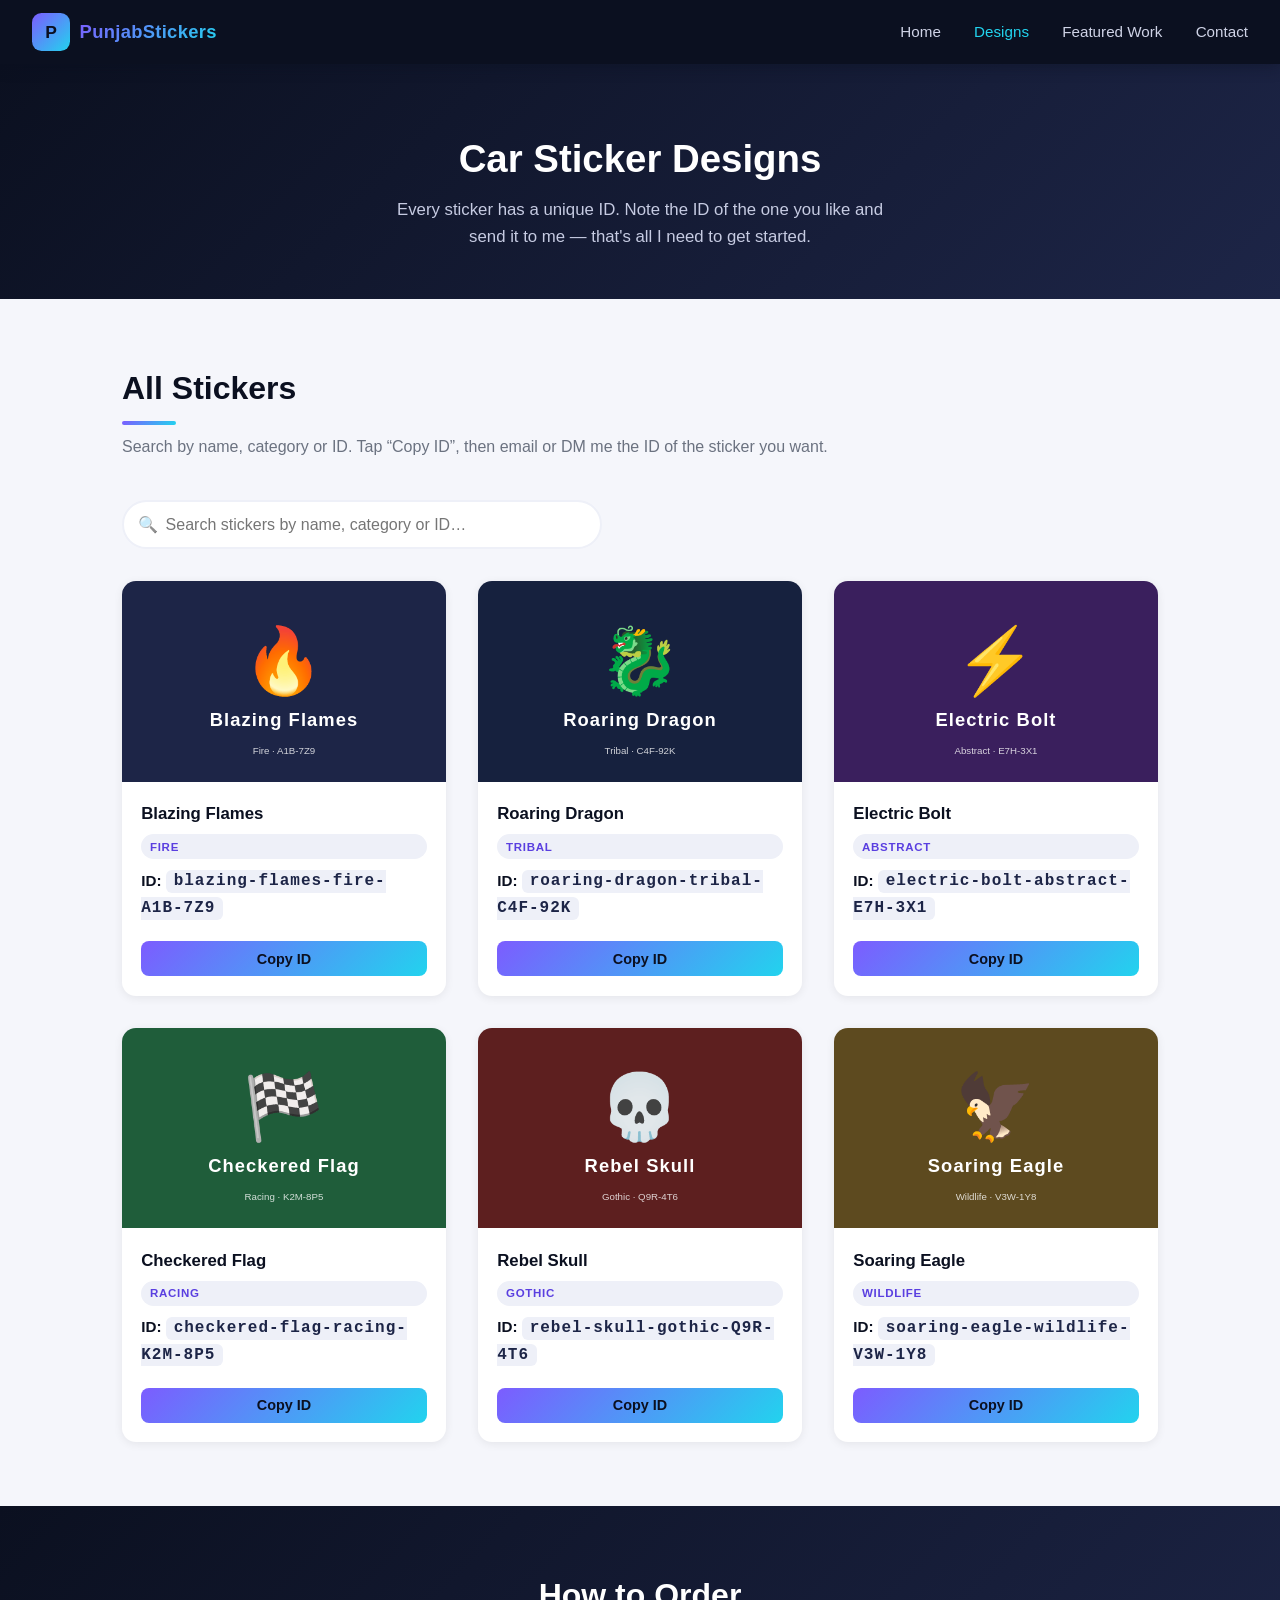
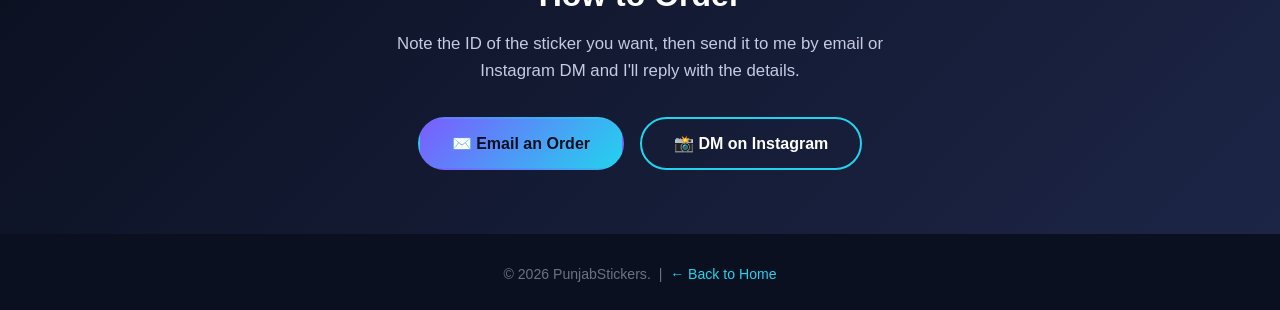
==== commit ad3f52ff: "Rename "Past Work" section to "Featured Work"" ====
--- a/designs.html
+++ b/designs.html
@@ -19,7 +19,7 @@
     <nav>
       <a href="index.html">Home</a>
       <a href="designs.html" class="active">Designs</a>
-      <a href="pastwork.html">Past Work</a>
+      <a href="pastwork.html">Featured Work</a>
       <a href="index.html#contact">Contact</a>
     </nav>
   </header>
--- a/css/style.css
+++ b/css/style.css
@@ -416,6 +416,12 @@
   transition: transform 0.2s, box-shadow 0.2s;
   display: flex;
   flex-direction: column;
+}
+
+/* Ensure search-filtered cards are hidden; display:flex above would
+   otherwise override the browser's default [hidden] { display: none }. */
+.design-card[hidden] {
+  display: none;
 }
 
 .design-card:hover {
@@ -683,15 +689,31 @@
 }
 
 @media (max-width: 600px) {
-  header { padding: 0 1rem; }
+  /* Stack the header into two centered rows so the brand name never
+     collides with the nav links on narrow phones. */
+  header {
+    padding: 0.6rem 1rem;
+    height: auto;
+    flex-direction: column;
+    justify-content: center;
+    gap: 0.5rem;
+  }
+  header .logo { justify-content: center; }
+  header nav {
+    display: flex;
+    flex-wrap: wrap;
+    justify-content: center;
+    align-items: center;
+    gap: 0.4rem 1.1rem;
+  }
   .hero { padding: 4.5rem 1.25rem 4rem; }
   .hero h1 { font-size: 2rem; }
   .hero p.tagline { font-size: 1.05rem; }
   section { padding: 3rem 1.25rem; }
   section h2 { font-size: 1.6rem; }
-  header nav a { margin-left: 1rem; font-size: 0.85rem; }
+  header nav a { margin-left: 0; font-size: 0.85rem; }
   header .logo .logo-img { height: 30px; }
-  header .logo .brand-name { font-size: 1rem; }
+  header .logo .brand-name { font-size: 0.95rem; }
 
   /* Stacked, full-width, easy-to-tap buttons on phones */
   .hero-actions,
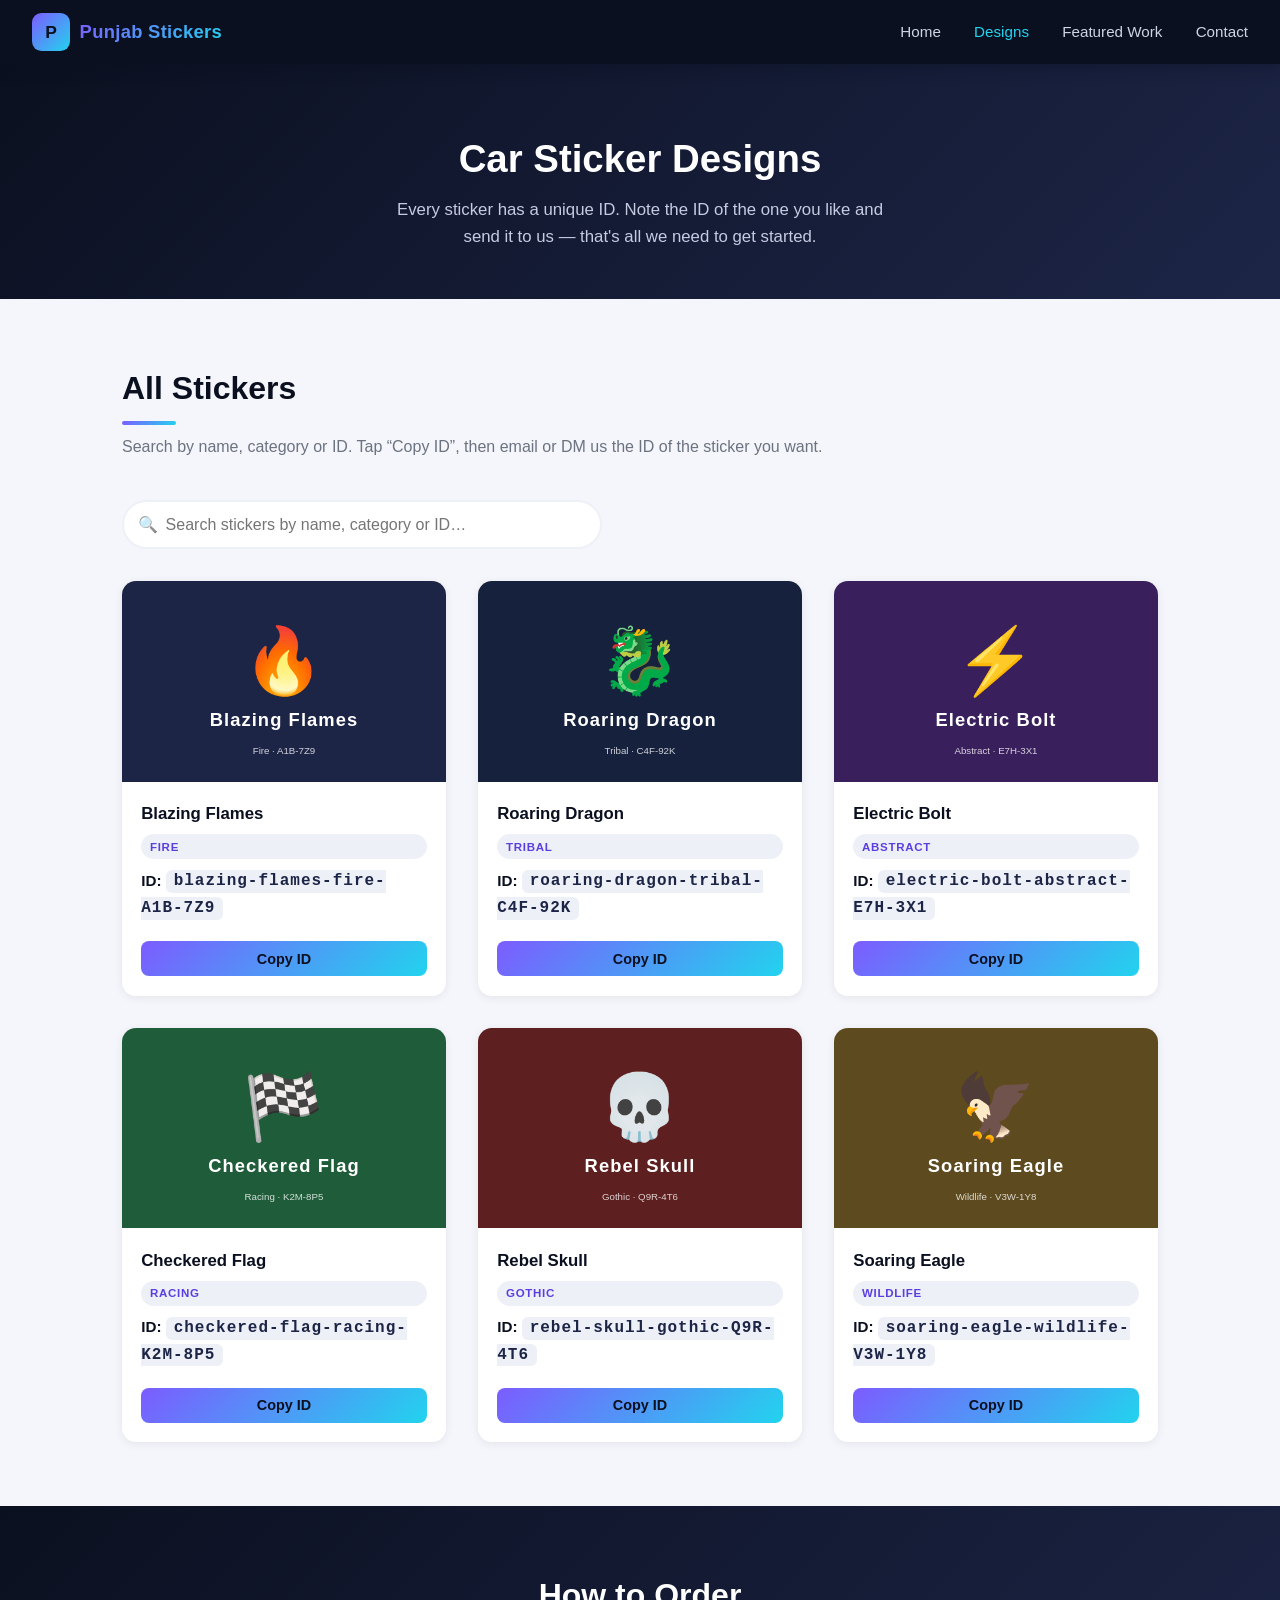
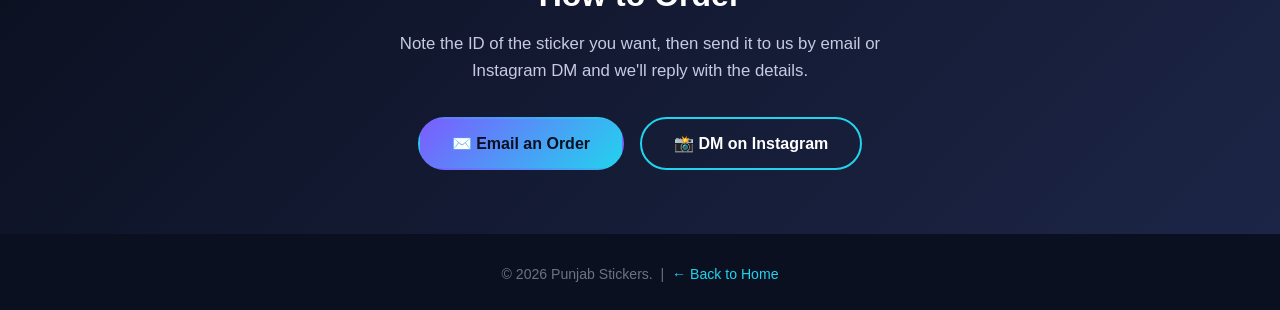
==== commit aeadc2cd: "Polish content, rename brand, add lightbox and how-it-works section, fix button shadow" ====
--- a/designs.html
+++ b/designs.html
@@ -19,7 +19,7 @@
     <nav>
       <a href="index.html">Home</a>
       <a href="designs.html" class="active">Designs</a>
-      <a href="pastwork.html">Featured Work</a>
+      <a href="featuredwork.html">Featured Work</a>
       <a href="index.html#contact">Contact</a>
     </nav>
   </header>
@@ -27,13 +27,13 @@
   <!-- ===== Page Hero ===== -->
   <div class="page-hero">
     <h1>Car Sticker Designs</h1>
-    <p>Every sticker has a unique ID. Note the ID of the one you like and send it to me — that's all I need to get started.</p>
+    <p>Every sticker has a unique ID. Note the ID of the one you like and send it to us — that's all we need to get started.</p>
   </div>
 
   <!-- ===== Stickers Grid ===== -->
   <section>
     <h2>All Stickers</h2>
-    <p class="section-sub">Search by name, category or ID. Tap “Copy ID”, then email or DM me the ID of the sticker you want.</p>
+    <p class="section-sub">Search by name, category or ID. Tap “Copy ID”, then email or DM us the ID of the sticker you want.</p>
 
     <!-- Search filters the cards below by name, category or ID (substring match) -->
     <div class="search-bar">
@@ -144,7 +144,7 @@
   <!-- ===== How to order CTA ===== -->
   <div class="cta-banner">
     <h2>How to Order</h2>
-    <p>Note the ID of the sticker you want, then send it to me by email or Instagram DM and I'll reply with the details.</p>
+    <p>Note the ID of the sticker you want, then send it to us by email or Instagram DM and we'll reply with the details.</p>
     <div class="cta-actions">
       <a href="mailto:sukhdev@example.com?subject=Sticker%20order&body=Hi%2C%20I%27d%20like%20the%20sticker%20with%20ID%3A%20" class="btn btn-primary">✉️ Email an Order</a>
       <a href="https://instagram.com/sukhdev.stickers" target="_blank" rel="noopener noreferrer" class="btn btn-outline">📸 DM on Instagram</a>
--- a/css/style.css
+++ b/css/style.css
@@ -172,7 +172,7 @@
 
 .btn:hover {
   transform: translateY(-2px);
-  box-shadow: 0 8px 22px rgba(124, 92, 255, 0.35);
+  box-shadow: 0 6px 18px rgba(124, 92, 255, 0.22);
 }
 
 .btn-primary {
@@ -586,7 +586,7 @@
   color: #fff;
 }
 
-/* ===== Past Work Collage ===== */
+/* ===== Featured Work Collage ===== */
 .collage {
   display: grid;
   grid-template-columns: repeat(4, 1fr);
@@ -620,6 +620,100 @@
 
 .collage-item.tall {
   grid-row: span 2;
+}
+
+/* ===== How It Works / Steps ===== */
+.steps-grid {
+  display: grid;
+  grid-template-columns: repeat(auto-fit, minmax(240px, 1fr));
+  gap: 1.5rem;
+}
+
+.step-card {
+  background: var(--surface);
+  border-radius: 14px;
+  padding: 1.8rem 1.5rem;
+  box-shadow: var(--shadow-sm);
+  border: 1px solid var(--surface-2);
+  transition: transform 0.2s, box-shadow 0.2s;
+}
+
+.step-card:hover {
+  transform: translateY(-4px);
+  box-shadow: var(--shadow-md);
+}
+
+.step-card .step-icon {
+  font-size: 2.2rem;
+  line-height: 1;
+  margin-bottom: 0.8rem;
+}
+
+.step-card h3 {
+  font-size: 1.1rem;
+  font-weight: 700;
+  color: var(--brand-900);
+  margin-bottom: 0.4rem;
+}
+
+.step-card p {
+  font-size: 0.92rem;
+  color: var(--muted);
+}
+
+/* ===== Image Lightbox ===== */
+.lightbox {
+  position: fixed;
+  inset: 0;
+  z-index: 1000;
+  display: none;
+  align-items: center;
+  justify-content: center;
+  padding: 2rem;
+  background: rgba(11, 16, 32, 0.85);
+  backdrop-filter: blur(2px);
+}
+
+.lightbox.open {
+  display: flex;
+}
+
+.lightbox img {
+  max-width: 92vw;
+  max-height: 88vh;
+  width: auto;
+  height: auto;
+  border-radius: 12px;
+  box-shadow: 0 20px 60px rgba(0, 0, 0, 0.5);
+}
+
+.lightbox-close {
+  position: absolute;
+  top: 1.2rem;
+  right: 1.4rem;
+  width: 44px;
+  height: 44px;
+  display: flex;
+  align-items: center;
+  justify-content: center;
+  font-size: 1.6rem;
+  line-height: 1;
+  color: #fff;
+  background: rgba(255, 255, 255, 0.12);
+  border: none;
+  border-radius: 50%;
+  cursor: pointer;
+  transition: background 0.2s;
+}
+
+.lightbox-close:hover {
+  background: rgba(255, 255, 255, 0.25);
+}
+
+/* Hint that gallery images can be enlarged */
+.design-card .img-wrap,
+.collage-item {
+  cursor: zoom-in;
 }
 
 /* ===== Footer ===== */
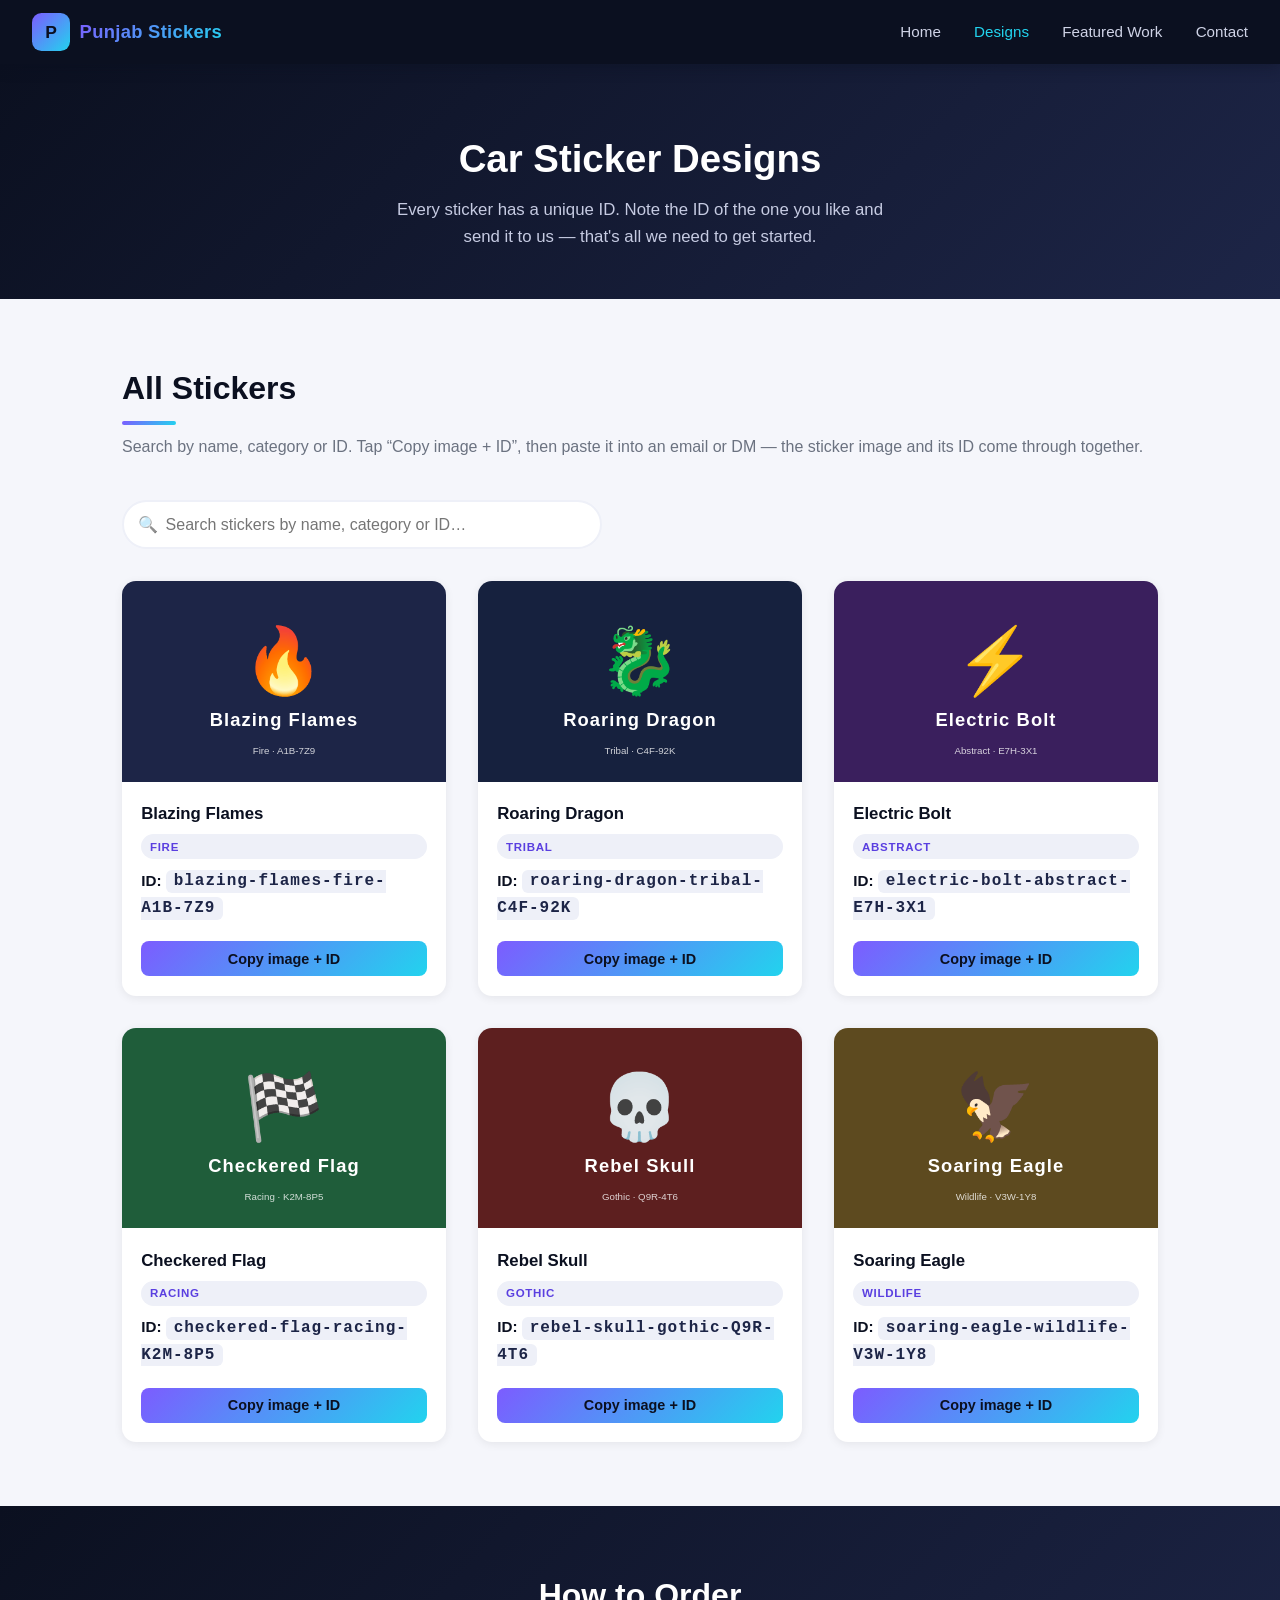
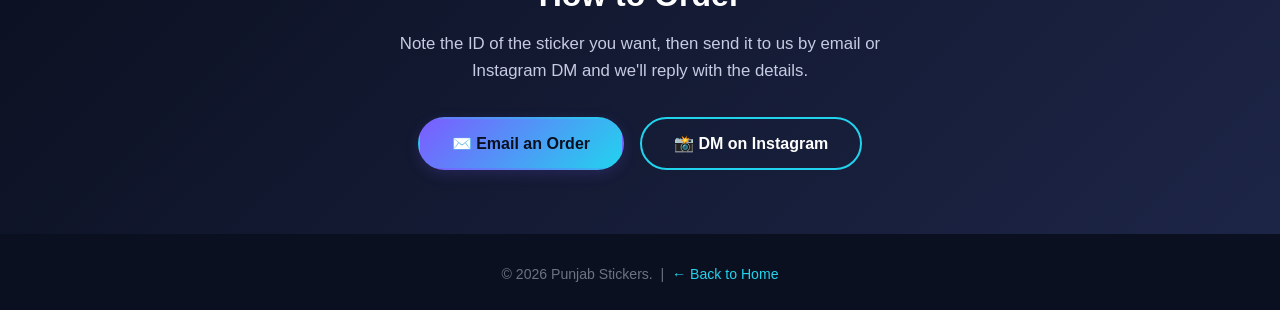
==== commit d7e5cafa: "Copy sticker image + ID together on Copy button" ====
--- a/designs.html
+++ b/designs.html
@@ -33,7 +33,7 @@
   <!-- ===== Stickers Grid ===== -->
   <section>
     <h2>All Stickers</h2>
-    <p class="section-sub">Search by name, category or ID. Tap “Copy ID”, then email or DM us the ID of the sticker you want.</p>
+    <p class="section-sub">Search by name, category or ID. Tap “Copy image + ID”, then paste it into an email or DM — the sticker image and its ID come through together.</p>
 
     <!-- Search filters the cards below by name, category or ID (substring match) -->
     <div class="search-bar">
@@ -56,7 +56,7 @@
           <span class="sticker-id">ID: <code>blazing-flames-fire-A1B-7Z9</code></span>
         </div>
         <div class="card-actions">
-          <button type="button" class="copy-id" data-id="blazing-flames-fire-A1B-7Z9">Copy ID</button>
+          <button type="button" class="copy-id" data-id="blazing-flames-fire-A1B-7Z9">Copy image + ID</button>
         </div>
       </div>
 
@@ -71,7 +71,7 @@
           <span class="sticker-id">ID: <code>roaring-dragon-tribal-C4F-92K</code></span>
         </div>
         <div class="card-actions">
-          <button type="button" class="copy-id" data-id="roaring-dragon-tribal-C4F-92K">Copy ID</button>
+          <button type="button" class="copy-id" data-id="roaring-dragon-tribal-C4F-92K">Copy image + ID</button>
         </div>
       </div>
 
@@ -86,7 +86,7 @@
           <span class="sticker-id">ID: <code>electric-bolt-abstract-E7H-3X1</code></span>
         </div>
         <div class="card-actions">
-          <button type="button" class="copy-id" data-id="electric-bolt-abstract-E7H-3X1">Copy ID</button>
+          <button type="button" class="copy-id" data-id="electric-bolt-abstract-E7H-3X1">Copy image + ID</button>
         </div>
       </div>
 
@@ -101,7 +101,7 @@
           <span class="sticker-id">ID: <code>checkered-flag-racing-K2M-8P5</code></span>
         </div>
         <div class="card-actions">
-          <button type="button" class="copy-id" data-id="checkered-flag-racing-K2M-8P5">Copy ID</button>
+          <button type="button" class="copy-id" data-id="checkered-flag-racing-K2M-8P5">Copy image + ID</button>
         </div>
       </div>
 
@@ -116,7 +116,7 @@
           <span class="sticker-id">ID: <code>rebel-skull-gothic-Q9R-4T6</code></span>
         </div>
         <div class="card-actions">
-          <button type="button" class="copy-id" data-id="rebel-skull-gothic-Q9R-4T6">Copy ID</button>
+          <button type="button" class="copy-id" data-id="rebel-skull-gothic-Q9R-4T6">Copy image + ID</button>
         </div>
       </div>
 
@@ -131,7 +131,7 @@
           <span class="sticker-id">ID: <code>soaring-eagle-wildlife-V3W-1Y8</code></span>
         </div>
         <div class="card-actions">
-          <button type="button" class="copy-id" data-id="soaring-eagle-wildlife-V3W-1Y8">Copy ID</button>
+          <button type="button" class="copy-id" data-id="soaring-eagle-wildlife-V3W-1Y8">Copy image + ID</button>
         </div>
       </div>
 
@@ -159,24 +159,85 @@
   </footer>
 
   <script>
-    // Copy a sticker's ID to the clipboard so customers can paste it to you.
+    // Copy a sticker's image AND its ID to the clipboard together, so customers
+    // can paste both into an email or DM. When pasted into a rich editor (Gmail,
+    // Docs, Word) the image and ID show together; plain-text fields get just the ID.
     document.querySelectorAll('.copy-id').forEach(function (btn) {
       btn.addEventListener('click', function () {
         var id = btn.getAttribute('data-id');
-        var done = function () {
-          var original = btn.textContent;
-          btn.textContent = 'Copied ✓';
+        var card = btn.closest('.design-card');
+        var img = card ? card.querySelector('img') : null;
+
+        var flash = function (msg) {
+          var original = btn.getAttribute('data-label') || btn.textContent;
+          btn.setAttribute('data-label', original);
+          btn.textContent = msg || 'Copied ✓';
           btn.classList.add('copied');
           setTimeout(function () {
             btn.textContent = original;
             btn.classList.remove('copied');
           }, 1500);
         };
-        if (navigator.clipboard && navigator.clipboard.writeText) {
-          navigator.clipboard.writeText(id).then(done, done);
-        } else {
-          done();
+
+        // Fallback: copy just the ID as plain text.
+        var copyIdOnly = function () {
+          if (navigator.clipboard && navigator.clipboard.writeText) {
+            navigator.clipboard.writeText(id).then(function () {
+              flash('Copied ID ✓');
+            }, function () {
+              flash('Copied ID ✓');
+            });
+          } else {
+            flash('Copied ID ✓');
+          }
+        };
+
+        // Render the (SVG) sticker to a PNG data URL via canvas. The Clipboard API
+        // does not support image/svg+xml, so we rasterise it first.
+        var withPngDataUrl = function (onReady, onError) {
+          if (!img || !img.getAttribute('src')) {
+            onError();
+            return;
+          }
+          var loader = new Image();
+          loader.crossOrigin = 'anonymous';
+          loader.onload = function () {
+            try {
+              var canvas = document.createElement('canvas');
+              canvas.width = loader.naturalWidth || 600;
+              canvas.height = loader.naturalHeight || 372;
+              var ctx = canvas.getContext('2d');
+              ctx.drawImage(loader, 0, 0, canvas.width, canvas.height);
+              onReady(canvas.toDataURL('image/png'));
+            } catch (e) {
+              onError();
+            }
+          };
+          loader.onerror = onError;
+          loader.src = img.getAttribute('src');
+        };
+
+        var canRichCopy = !!(navigator.clipboard &&
+          navigator.clipboard.write &&
+          typeof ClipboardItem !== 'undefined');
+
+        if (!canRichCopy) {
+          copyIdOnly();
+          return;
         }
+
+        withPngDataUrl(function (pngUrl) {
+          var altText = (img && img.getAttribute('alt')) || id;
+          var html = '<div><img src="' + pngUrl + '" alt="' + altText +
+            '"><br>ID: ' + id + '</div>';
+          var item = new ClipboardItem({
+            'text/html': new Blob([html], { type: 'text/html' }),
+            'text/plain': new Blob([id], { type: 'text/plain' })
+          });
+          navigator.clipboard.write([item]).then(function () {
+            flash('Copied image + ID ✓');
+          }, copyIdOnly);
+        }, copyIdOnly);
       });
     });
 
--- a/css/style.css
+++ b/css/style.css
@@ -179,6 +179,7 @@
   background: var(--grad-accent);
   color: #0b1020;
   border: 2px solid transparent;
+  box-shadow: 0 4px 14px rgba(124, 92, 255, 0.18);
 }
 
 .btn-primary:hover {
@@ -670,12 +671,28 @@
   align-items: center;
   justify-content: center;
   padding: 2rem;
+  /* Solid colour first so very old browsers without backdrop-filter still
+     get a fully opaque, readable overlay; blur is a progressive enhancement. */
+  background: rgba(11, 16, 32, 0.92);
   background: rgba(11, 16, 32, 0.85);
   backdrop-filter: blur(2px);
+  -webkit-backdrop-filter: blur(2px);
 }
 
 .lightbox.open {
   display: flex;
+}
+
+/* Scrollable stage so a zoomed-in image can be panned by drag or touch. */
+.lightbox-stage {
+  max-width: 100%;
+  max-height: 100%;
+  display: flex;
+  align-items: center;
+  justify-content: center;
+  overflow: auto;
+  -webkit-overflow-scrolling: touch;
+  border-radius: 12px;
 }
 
 .lightbox img {
@@ -685,6 +702,21 @@
   height: auto;
   border-radius: 12px;
   box-shadow: 0 20px 60px rgba(0, 0, 0, 0.5);
+  cursor: zoom-in;
+  transition: max-width 0.2s ease, max-height 0.2s ease;
+}
+
+/* Deep-zoom state: grow beyond the viewport so the stage can pan around it. */
+.lightbox img.zoomed {
+  max-width: none;
+  max-height: none;
+  width: 200%;
+  cursor: zoom-out;
+}
+
+/* Lock background scrolling while the lightbox is open (feels truly modal). */
+body.no-scroll {
+  overflow: hidden;
 }
 
 .lightbox-close {
@@ -703,6 +735,7 @@
   border: none;
   border-radius: 50%;
   cursor: pointer;
+  z-index: 1;
   transition: background 0.2s;
 }
 
@@ -820,4 +853,11 @@
   .collage { grid-template-columns: 1fr; grid-auto-rows: 200px; }
   .collage-item.wide { grid-column: span 1; }
   .collage-item.tall { grid-row: span 1; }
-}
+
+  /* Give the enlarged image more room on small phones: trim the overlay
+     padding and let the image use almost the full viewport. */
+  .lightbox { padding: 0.5rem; }
+  .lightbox img { max-width: 98vw; max-height: 92vh; }
+  .lightbox img.zoomed { width: 250%; }
+  .lightbox-close { top: 0.6rem; right: 0.6rem; }
+}
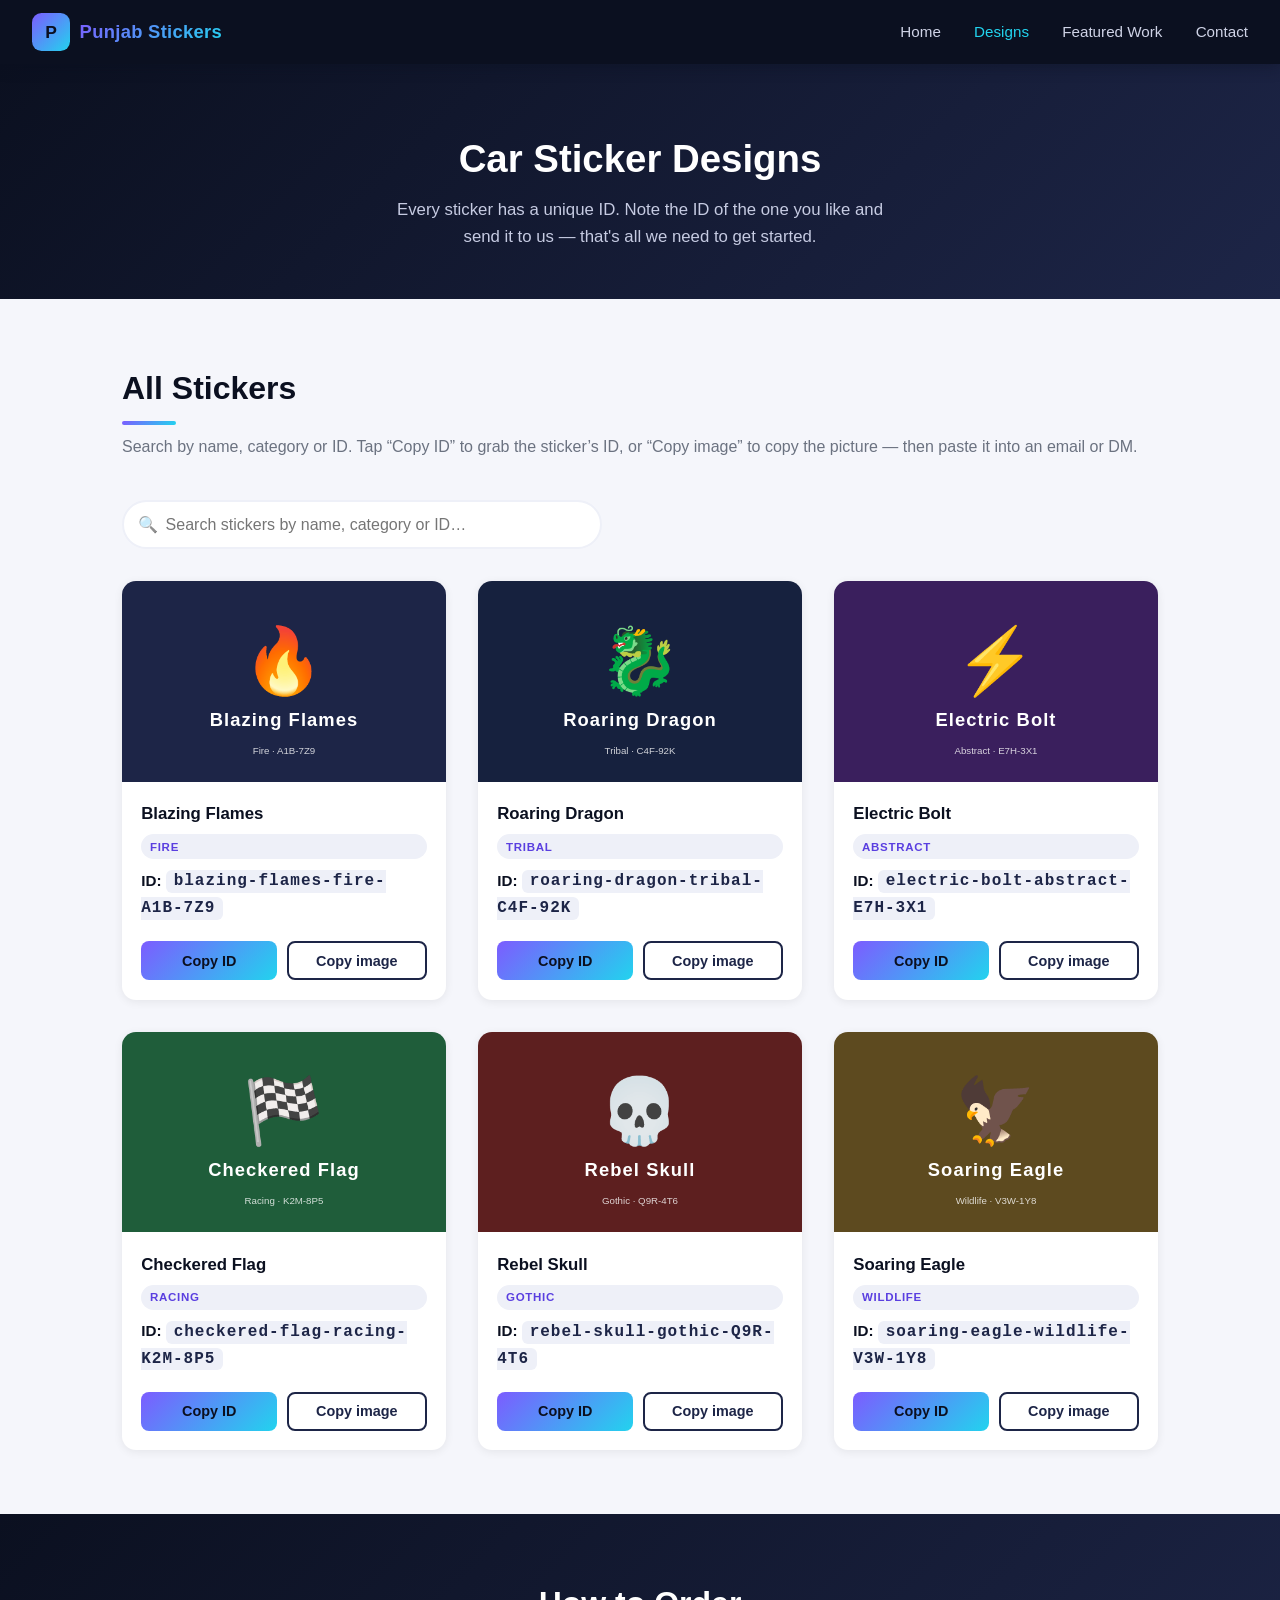
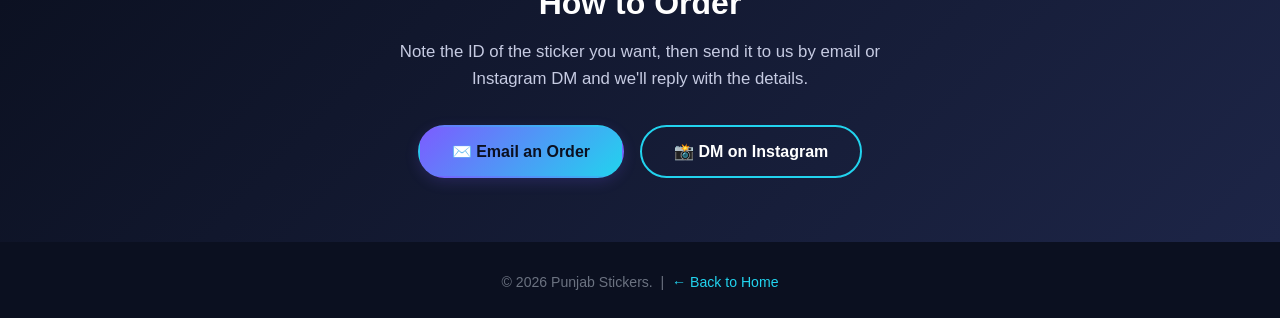
==== commit f948dd1b: "Split copy into separate Copy ID and Copy image buttons" ====
--- a/designs.html
+++ b/designs.html
@@ -33,7 +33,7 @@
   <!-- ===== Stickers Grid ===== -->
   <section>
     <h2>All Stickers</h2>
-    <p class="section-sub">Search by name, category or ID. Tap “Copy image + ID”, then paste it into an email or DM — the sticker image and its ID come through together.</p>
+    <p class="section-sub">Search by name, category or ID. Tap “Copy ID” to grab the sticker’s ID, or “Copy image” to copy the picture — then paste it into an email or DM.</p>
 
     <!-- Search filters the cards below by name, category or ID (substring match) -->
     <div class="search-bar">
@@ -56,7 +56,8 @@
           <span class="sticker-id">ID: <code>blazing-flames-fire-A1B-7Z9</code></span>
         </div>
         <div class="card-actions">
-          <button type="button" class="copy-id" data-id="blazing-flames-fire-A1B-7Z9">Copy image + ID</button>
+          <button type="button" class="copy-id" data-id="blazing-flames-fire-A1B-7Z9">Copy ID</button>
+          <button type="button" class="copy-img">Copy image</button>
         </div>
       </div>
 
@@ -71,7 +72,8 @@
           <span class="sticker-id">ID: <code>roaring-dragon-tribal-C4F-92K</code></span>
         </div>
         <div class="card-actions">
-          <button type="button" class="copy-id" data-id="roaring-dragon-tribal-C4F-92K">Copy image + ID</button>
+          <button type="button" class="copy-id" data-id="roaring-dragon-tribal-C4F-92K">Copy ID</button>
+          <button type="button" class="copy-img">Copy image</button>
         </div>
       </div>
 
@@ -86,7 +88,8 @@
           <span class="sticker-id">ID: <code>electric-bolt-abstract-E7H-3X1</code></span>
         </div>
         <div class="card-actions">
-          <button type="button" class="copy-id" data-id="electric-bolt-abstract-E7H-3X1">Copy image + ID</button>
+          <button type="button" class="copy-id" data-id="electric-bolt-abstract-E7H-3X1">Copy ID</button>
+          <button type="button" class="copy-img">Copy image</button>
         </div>
       </div>
 
@@ -101,7 +104,8 @@
           <span class="sticker-id">ID: <code>checkered-flag-racing-K2M-8P5</code></span>
         </div>
         <div class="card-actions">
-          <button type="button" class="copy-id" data-id="checkered-flag-racing-K2M-8P5">Copy image + ID</button>
+          <button type="button" class="copy-id" data-id="checkered-flag-racing-K2M-8P5">Copy ID</button>
+          <button type="button" class="copy-img">Copy image</button>
         </div>
       </div>
 
@@ -116,7 +120,8 @@
           <span class="sticker-id">ID: <code>rebel-skull-gothic-Q9R-4T6</code></span>
         </div>
         <div class="card-actions">
-          <button type="button" class="copy-id" data-id="rebel-skull-gothic-Q9R-4T6">Copy image + ID</button>
+          <button type="button" class="copy-id" data-id="rebel-skull-gothic-Q9R-4T6">Copy ID</button>
+          <button type="button" class="copy-img">Copy image</button>
         </div>
       </div>
 
@@ -131,7 +136,8 @@
           <span class="sticker-id">ID: <code>soaring-eagle-wildlife-V3W-1Y8</code></span>
         </div>
         <div class="card-actions">
-          <button type="button" class="copy-id" data-id="soaring-eagle-wildlife-V3W-1Y8">Copy image + ID</button>
+          <button type="button" class="copy-id" data-id="soaring-eagle-wildlife-V3W-1Y8">Copy ID</button>
+          <button type="button" class="copy-img">Copy image</button>
         </div>
       </div>
 
@@ -159,85 +165,69 @@
   </footer>
 
   <script>
-    // Copy a sticker's image AND its ID to the clipboard together, so customers
-    // can paste both into an email or DM. When pasted into a rich editor (Gmail,
-    // Docs, Word) the image and ID show together; plain-text fields get just the ID.
+    // Briefly show a confirmation label on a copy button, then restore it.
+    var flashButton = function (btn, msg) {
+      var original = btn.getAttribute('data-label') || btn.textContent;
+      btn.setAttribute('data-label', original);
+      btn.textContent = msg;
+      btn.classList.add('copied');
+      setTimeout(function () {
+        btn.textContent = original;
+        btn.classList.remove('copied');
+      }, 1500);
+    };
+
+    // "Copy ID" — copy a sticker's ID to the clipboard so customers can paste
+    // it into an email or DM.
     document.querySelectorAll('.copy-id').forEach(function (btn) {
       btn.addEventListener('click', function () {
         var id = btn.getAttribute('data-id');
+        var done = function () { flashButton(btn, 'Copied ID ✓'); };
+        if (navigator.clipboard && navigator.clipboard.writeText) {
+          navigator.clipboard.writeText(id).then(done, done);
+        } else {
+          done();
+        }
+      });
+    });
+
+    // "Copy image" — rasterise the (SVG) sticker to a PNG and copy it to the
+    // clipboard so customers can paste the picture straight into a message.
+    document.querySelectorAll('.copy-img').forEach(function (btn) {
+      btn.addEventListener('click', function () {
         var card = btn.closest('.design-card');
         var img = card ? card.querySelector('img') : null;
-
-        var flash = function (msg) {
-          var original = btn.getAttribute('data-label') || btn.textContent;
-          btn.setAttribute('data-label', original);
-          btn.textContent = msg || 'Copied ✓';
-          btn.classList.add('copied');
-          setTimeout(function () {
-            btn.textContent = original;
-            btn.classList.remove('copied');
-          }, 1500);
-        };
-
-        // Fallback: copy just the ID as plain text.
-        var copyIdOnly = function () {
-          if (navigator.clipboard && navigator.clipboard.writeText) {
-            navigator.clipboard.writeText(id).then(function () {
-              flash('Copied ID ✓');
-            }, function () {
-              flash('Copied ID ✓');
-            });
-          } else {
-            flash('Copied ID ✓');
-          }
-        };
-
-        // Render the (SVG) sticker to a PNG data URL via canvas. The Clipboard API
-        // does not support image/svg+xml, so we rasterise it first.
-        var withPngDataUrl = function (onReady, onError) {
-          if (!img || !img.getAttribute('src')) {
-            onError();
-            return;
-          }
-          var loader = new Image();
-          loader.crossOrigin = 'anonymous';
-          loader.onload = function () {
-            try {
-              var canvas = document.createElement('canvas');
-              canvas.width = loader.naturalWidth || 600;
-              canvas.height = loader.naturalHeight || 372;
-              var ctx = canvas.getContext('2d');
-              ctx.drawImage(loader, 0, 0, canvas.width, canvas.height);
-              onReady(canvas.toDataURL('image/png'));
-            } catch (e) {
-              onError();
-            }
-          };
-          loader.onerror = onError;
-          loader.src = img.getAttribute('src');
-        };
+        var done = function () { flashButton(btn, 'Copied image ✓'); };
+        var fail = function () { flashButton(btn, 'Copy failed'); };
 
         var canRichCopy = !!(navigator.clipboard &&
           navigator.clipboard.write &&
           typeof ClipboardItem !== 'undefined');
 
-        if (!canRichCopy) {
-          copyIdOnly();
+        if (!canRichCopy || !img || !img.getAttribute('src')) {
+          fail();
           return;
         }
 
-        withPngDataUrl(function (pngUrl) {
-          var altText = (img && img.getAttribute('alt')) || id;
-          var html = '<div><img src="' + pngUrl + '" alt="' + altText +
-            '"><br>ID: ' + id + '</div>';
-          var item = new ClipboardItem({
-            'text/html': new Blob([html], { type: 'text/html' }),
-            'text/plain': new Blob([id], { type: 'text/plain' })
-          });
-          navigator.clipboard.write([item]).then(function () {
-            flash('Copied image + ID ✓');
-          }, copyIdOnly);
-        }, copyIdOnly);
+        var loader = new Image();
+        loader.crossOrigin = 'anonymous';
+        loader.onload = function () {
+          try {
+            var canvas = document.createElement('canvas');
+            canvas.width = loader.naturalWidth || 600;
+            canvas.height = loader.naturalHeight || 372;
+            canvas.getContext('2d').drawImage(loader, 0, 0, canvas.width, canvas.height);
+            canvas.toBlob(function (blob) {
+              if (!blob) { fail(); return; }
+              var item = new ClipboardItem({ 'image/png': blob });
+              navigator.clipboard.write([item]).then(done, fail);
+            }, 'image/png');
+          } catch (e) {
+            fail();
+          }
+        };
+        loader.onerror = fail;
+        loader.src = img.getAttribute('src');
       });
     });
 
--- a/css/style.css
+++ b/css/style.css
@@ -500,6 +500,8 @@
 }
 
 .design-card .card-actions {
+  display: flex;
+  gap: 0.6rem;
   padding: 0 1.2rem 1.2rem;
 }
 
@@ -562,29 +564,47 @@
   border-radius: 6px;
 }
 
-.design-card .card-actions .copy-id {
+.design-card .card-actions .copy-id,
+.design-card .card-actions .copy-img {
+  flex: 1;
   display: block;
-  width: 100%;
   text-align: center;
-  padding: 0.6rem 1rem;
-  background: var(--grad-accent);
-  color: #0b1020;
-  border: none;
+  padding: 0.6rem 0.8rem;
   border-radius: 8px;
   font-size: 0.9rem;
   font-weight: 700;
   font-family: inherit;
   cursor: pointer;
-  transition: filter 0.2s;
-}
-
-.design-card .card-actions .copy-id:hover {
+  transition: filter 0.2s, background 0.2s, color 0.2s;
+}
+
+.design-card .card-actions .copy-id {
+  background: var(--grad-accent);
+  color: #0b1020;
+  border: none;
+}
+
+.design-card .card-actions .copy-img {
+  background: transparent;
+  color: var(--brand-700);
+  border: 2px solid var(--brand-700);
+}
+
+.design-card .card-actions .copy-id:hover,
+.design-card .card-actions .copy-img:hover {
   filter: brightness(1.05);
 }
 
-.design-card .card-actions .copy-id.copied {
+.design-card .card-actions .copy-img:hover {
+  background: var(--brand-700);
+  color: #fff;
+}
+
+.design-card .card-actions .copy-id.copied,
+.design-card .card-actions .copy-img.copied {
   background: #18a06b;
   color: #fff;
+  border-color: #18a06b;
 }
 
 /* ===== Featured Work Collage ===== */
